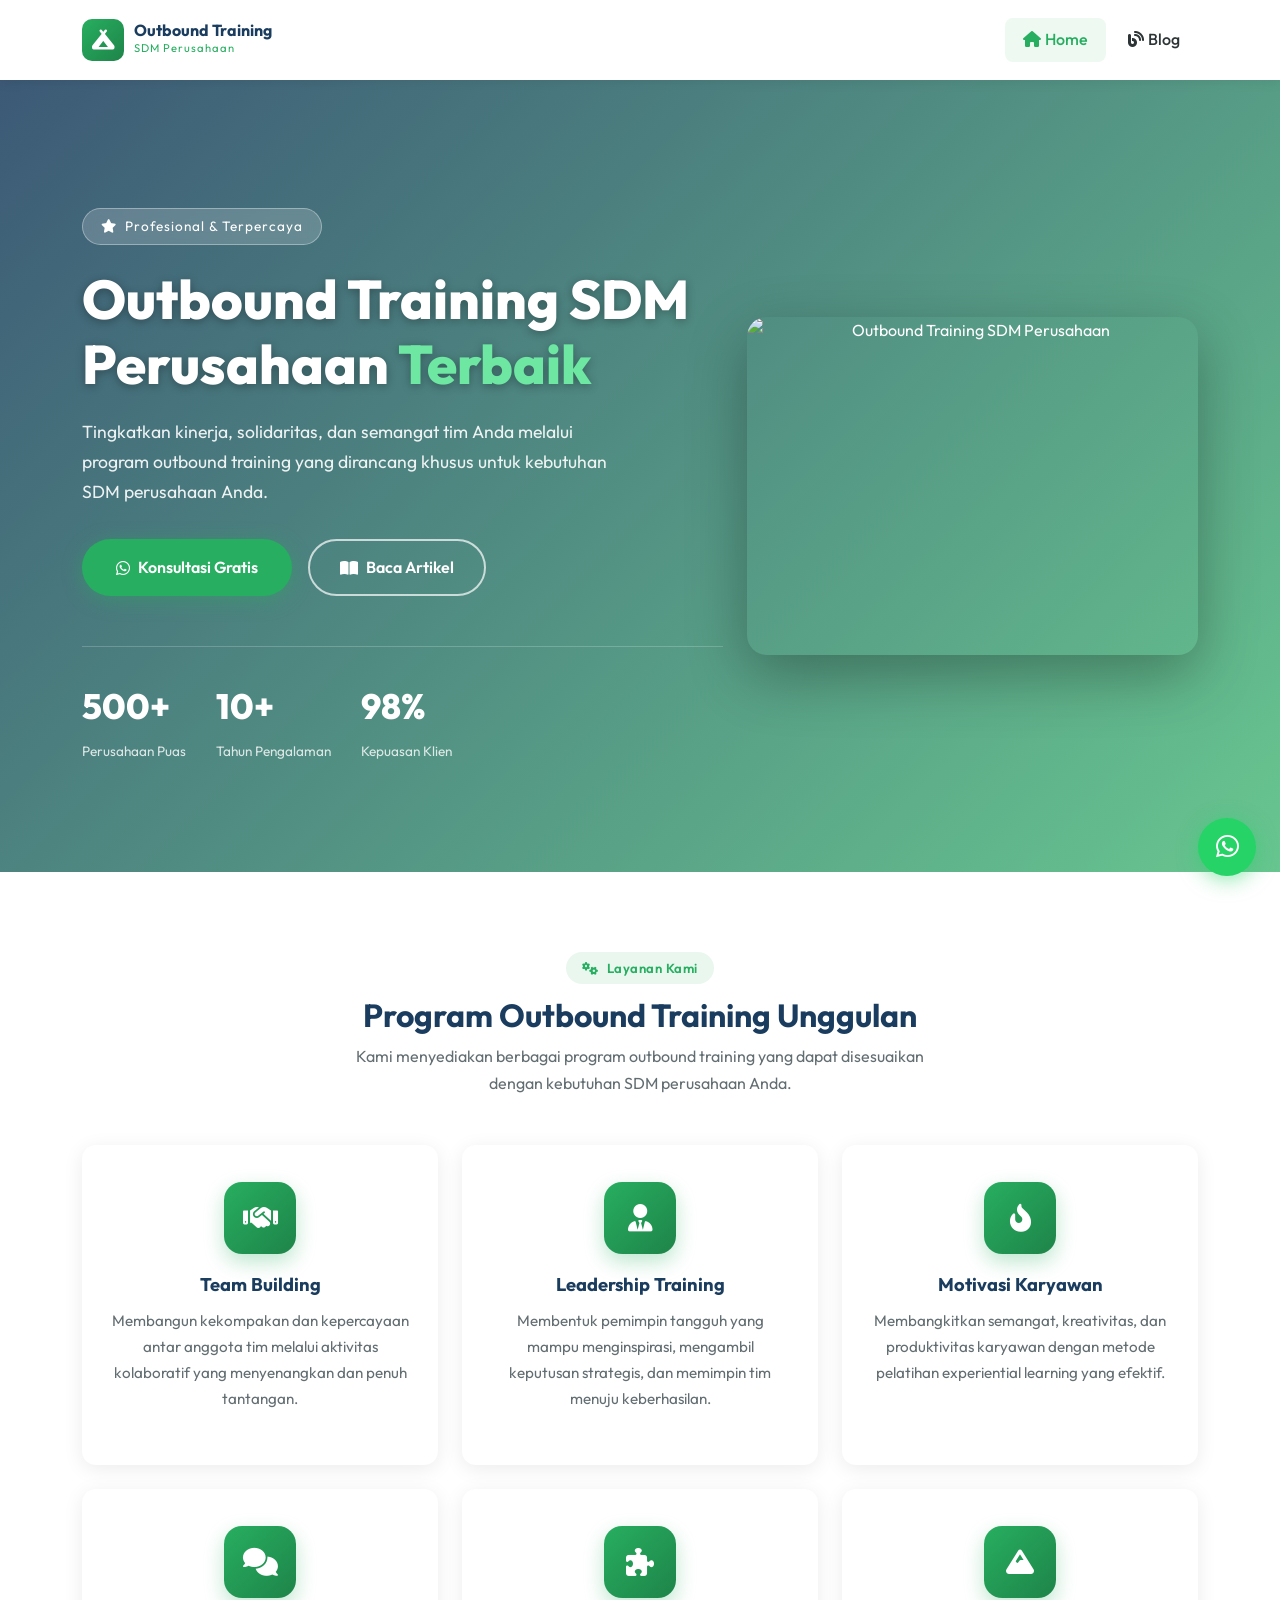
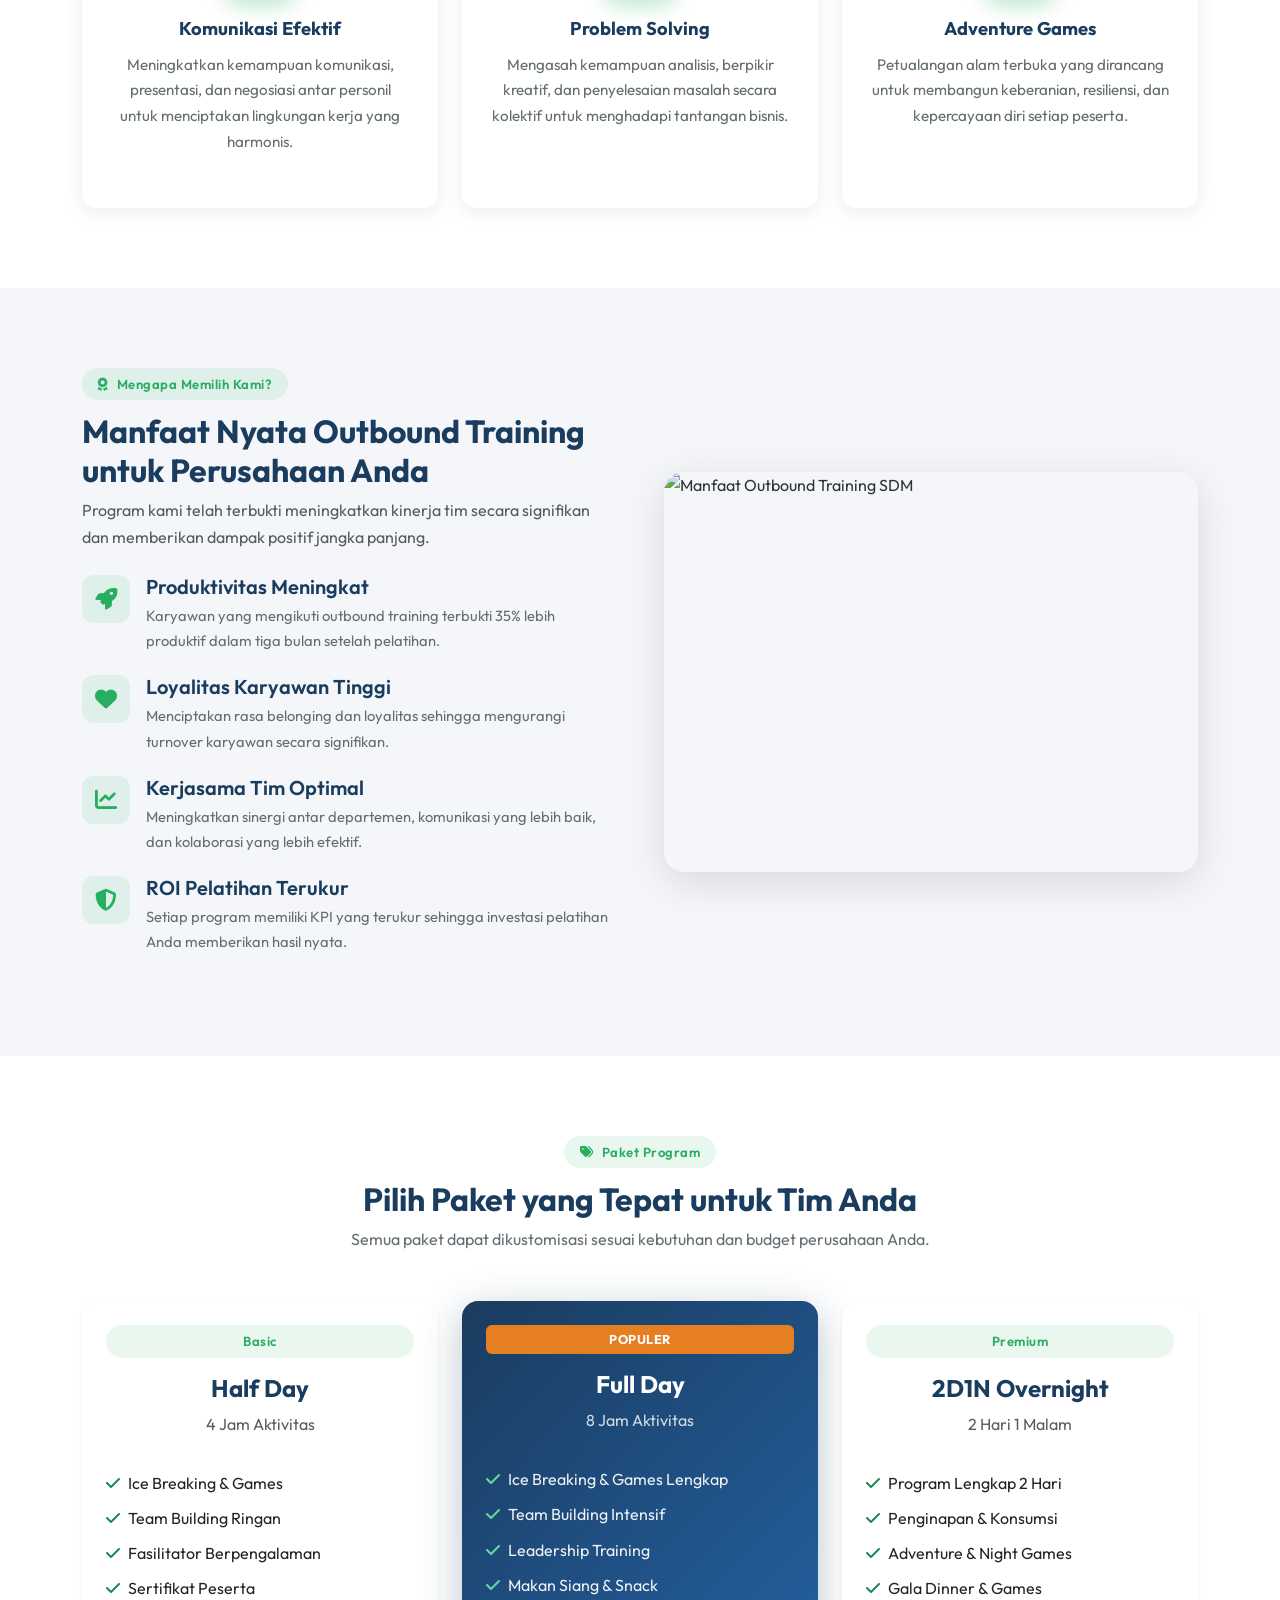
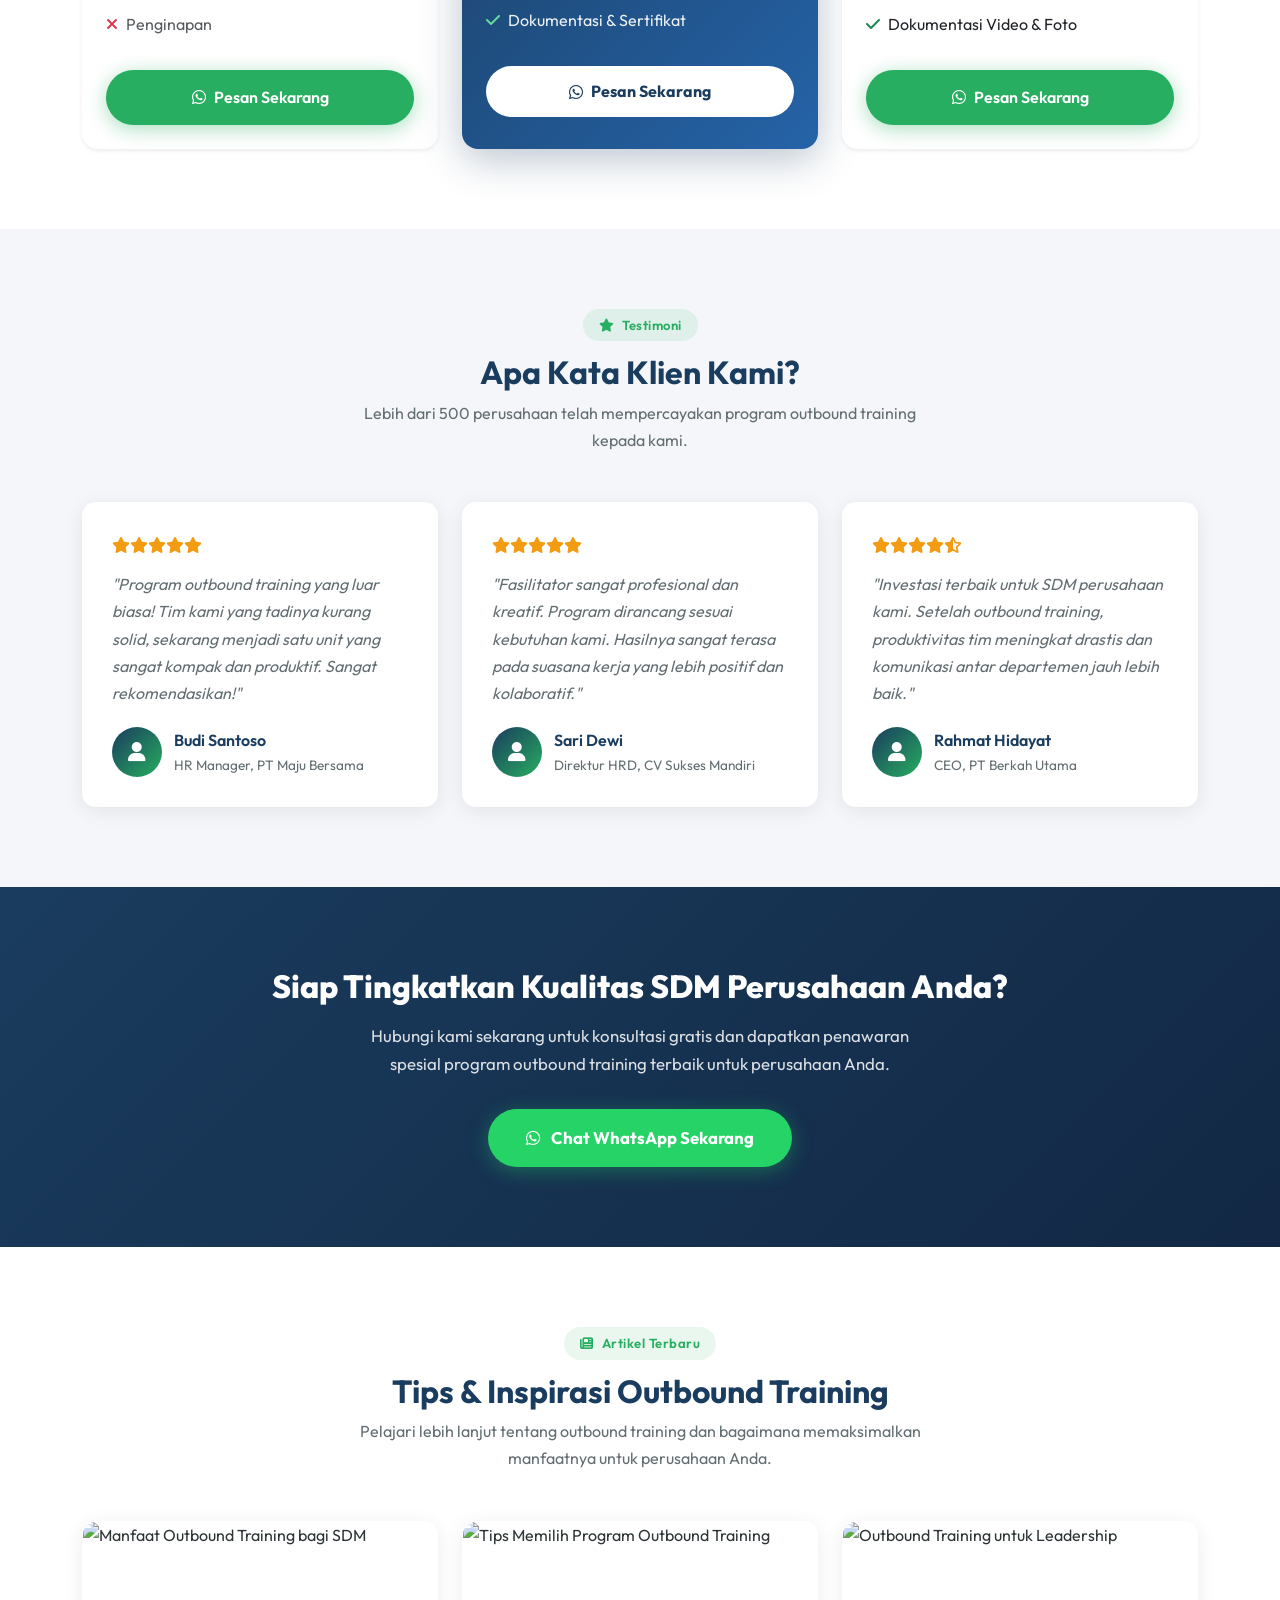
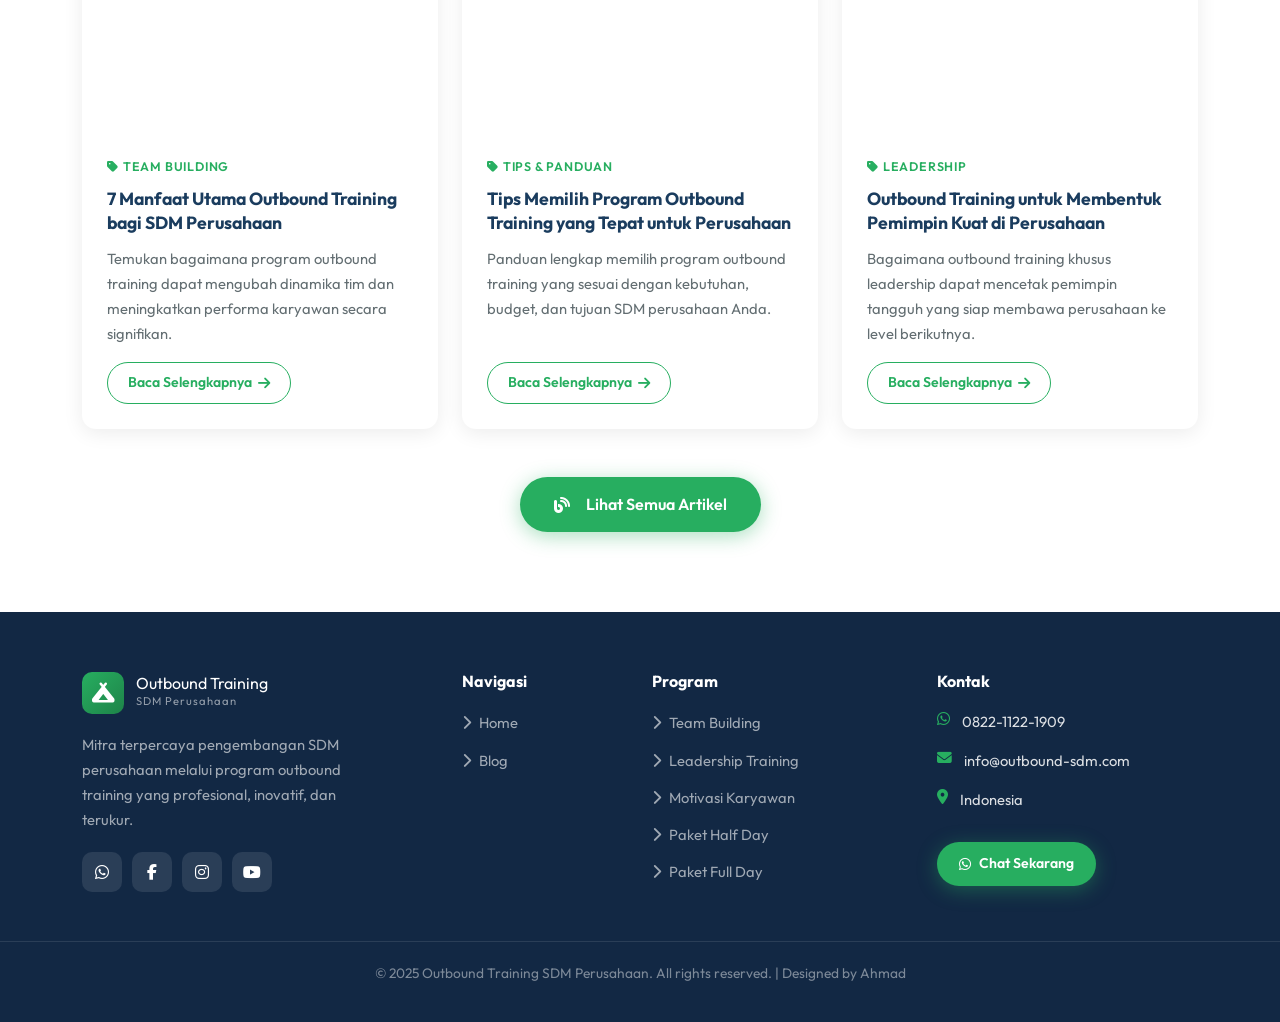
==== index.html @ 24be9d30 "Add files via upload" ====
<!DOCTYPE html>
<html lang="id">
<head>
  <meta charset="UTF-8" />
  <meta name="viewport" content="width=device-width, initial-scale=1.0" />
  <meta http-equiv="X-UA-Compatible" content="IE=edge" />
  <title>Outbound Training SDM Perusahaan | Tim Terbaik, Kinerja Optimal</title>
  <meta name="description" content="Jasa outbound training SDM perusahaan profesional. Program team building, leadership, dan motivasi karyawan yang menyenangkan dan efektif. Hubungi kami sekarang!" />
  <meta name="keywords" content="outbound training, SDM perusahaan, team building, training karyawan, outbound perusahaan, motivasi karyawan, leadership training, outbound profesional" />
  <meta name="author" content="Ahmad" />
  <meta name="robots" content="index, follow" />
  <link rel="canonical" href="https://outbound-sdm.vercel.app/index.html" />

  <!-- Open Graph -->
  <meta property="og:type"        content="website" />
  <meta property="og:title"       content="Outbound Training SDM Perusahaan | Tim Terbaik, Kinerja Optimal" />
  <meta property="og:description" content="Jasa outbound training SDM perusahaan profesional. Program team building, leadership, dan motivasi karyawan yang menyenangkan dan efektif." />
  <meta property="og:url"         content="https://outbound-sdm.vercel.app/" />
  <meta property="og:image"       content="https://outbound-sdm.vercel.app/img/hero_outbound.png" />
  <meta property="og:locale"      content="id_ID" />
  <meta property="og:site_name"   content="Outbound Training SDM" />

  <!-- Twitter Card -->
  <meta name="twitter:card"        content="summary_large_image" />
  <meta name="twitter:title"       content="Outbound Training SDM Perusahaan" />
  <meta name="twitter:description" content="Jasa outbound training SDM perusahaan profesional. Team building, leadership, motivasi karyawan." />
  <meta name="twitter:image"       content="https://outbound-sdm.vercel.app/img/hero_outbound.png" />

  <!-- Favicon -->
  <link rel="icon" type="image/svg+xml" href="data:image/svg+xml,<svg xmlns='http://www.w3.org/2000/svg' viewBox='0 0 100 100'><rect width='100' height='100' rx='20' fill='%2327ae60'/><text y='.9em' font-size='70' x='15'>🏕️</text></svg>" />

  <!-- Schema.org JSON-LD -->
  <script type="application/ld+json">
  {
    "@context": "https://schema.org",
    "@type": "LocalBusiness",
    "name": "Outbound Training SDM Perusahaan",
    "description": "Jasa outbound training SDM perusahaan profesional. Program team building, leadership, dan motivasi karyawan.",
    "url": "https://outbound-sdm.vercel.app/",
    "telephone": "+6282211221909",
    "address": {
      "@type": "PostalAddress",
      "addressCountry": "ID"
    },
    "author": { "@type": "Person", "name": "Ahmad" },
    "sameAs": []
  }
  </script>

  <!-- Bootstrap 5 -->
  <link rel="stylesheet" href="https://cdn.jsdelivr.net/npm/bootstrap@5.3.2/dist/css/bootstrap.min.css" />
  <!-- Font Awesome -->
  <link rel="stylesheet" href="https://cdnjs.cloudflare.com/ajax/libs/font-awesome/6.5.0/css/all.min.css" />
  <!-- Custom CSS -->
  <link rel="stylesheet" href="css/style.css" />
</head>
<body>

<!-- ══ NAVBAR ══════════════════════════════════════════════════════ -->
<nav class="navbar navbar-expand-lg" id="mainNav" aria-label="Main Navigation">
  <div class="container">
    <a class="navbar-brand" href="index.html">
      <div class="brand-icon"><i class="fas fa-campground"></i></div>
      <div>
        <span class="brand-text-main">Outbound Training</span>
        <span class="brand-text-sub">SDM Perusahaan</span>
      </div>
    </a>
    <button class="navbar-toggler" type="button" data-bs-toggle="collapse"
            data-bs-target="#navMenu" aria-controls="navMenu"
            aria-expanded="false" aria-label="Toggle navigation">
      <span class="navbar-toggler-icon"></span>
    </button>
    <div class="collapse navbar-collapse" id="navMenu">
      <ul class="navbar-nav ms-auto align-items-lg-center gap-lg-1">
        <li class="nav-item"><a class="nav-link active" href="index.html"><i class="fas fa-home me-1"></i>Home</a></li>
        <li class="nav-item"><a class="nav-link" href="blog.html"><i class="fas fa-blog me-1"></i>Blog</a></li>
      </ul>
    </div>
  </div>
</nav>
<!-- ══ END NAVBAR ═════════════════════════════════════════════════ -->

<!-- ══ HERO ══════════════════════════════════════════════════════ -->
<section class="hero-section" id="home">
  <div class="container">
    <div class="row align-items-center g-4">
      <div class="col-lg-7">
        <div class="hero-badge"><i class="fas fa-star me-2"></i>Profesional &amp; Terpercaya</div>
        <h1 class="hero-title">Outbound Training SDM<br>Perusahaan <span style="color:#6ee7a3">Terbaik</span></h1>
        <p class="hero-desc">Tingkatkan kinerja, solidaritas, dan semangat tim Anda melalui program outbound training yang dirancang khusus untuk kebutuhan SDM perusahaan Anda.</p>
        <div class="d-flex flex-wrap gap-3">
          <a href="https://api.whatsapp.com/send?phone=6282211221909&text=Halo%20Admin%2C%20saya%20ingin%20konsultasi%20program%20outbound%20training."
             class="btn-primary-custom" target="_blank" rel="noopener">
            <i class="fab fa-whatsapp"></i> Konsultasi Gratis
          </a>
          <a href="blog.html" class="btn-outline-custom">
            <i class="fas fa-book-open"></i> Baca Artikel
          </a>
        </div>
        <div class="hero-stats">
          <div>
            <span class="hero-stat-num">500+</span>
            <span class="hero-stat-label">Perusahaan Puas</span>
          </div>
          <div>
            <span class="hero-stat-num">10+</span>
            <span class="hero-stat-label">Tahun Pengalaman</span>
          </div>
          <div>
            <span class="hero-stat-num">98%</span>
            <span class="hero-stat-label">Kepuasan Klien</span>
          </div>
        </div>
      </div>
      <div class="col-lg-5 d-none d-lg-block text-center">
        <img src="img/hero_outbound.png" alt="Outbound Training SDM Perusahaan"
             width="560" height="420" loading="eager"
             style="border-radius:20px;box-shadow:0 20px 60px rgba(0,0,0,.3);max-width:100%;" />
      </div>
    </div>
  </div>
</section>

<!-- ══ LAYANAN ═════════════════════════════════════════════════ -->
<section class="py-section" id="layanan">
  <div class="container">
    <div class="text-center mb-5">
      <div class="section-badge"><i class="fas fa-cogs me-2"></i>Layanan Kami</div>
      <h2 class="section-title">Program Outbound Training Unggulan</h2>
      <p class="section-subtitle">Kami menyediakan berbagai program outbound training yang dapat disesuaikan dengan kebutuhan SDM perusahaan Anda.</p>
    </div>
    <div class="row g-4">
      <div class="col-md-6 col-lg-4">
        <div class="service-card">
          <div class="service-icon"><i class="fas fa-handshake"></i></div>
          <h4>Team Building</h4>
          <p>Membangun kekompakan dan kepercayaan antar anggota tim melalui aktivitas kolaboratif yang menyenangkan dan penuh tantangan.</p>
        </div>
      </div>
      <div class="col-md-6 col-lg-4">
        <div class="service-card">
          <div class="service-icon"><i class="fas fa-user-tie"></i></div>
          <h4>Leadership Training</h4>
          <p>Membentuk pemimpin tangguh yang mampu menginspirasi, mengambil keputusan strategis, dan memimpin tim menuju keberhasilan.</p>
        </div>
      </div>
      <div class="col-md-6 col-lg-4">
        <div class="service-card">
          <div class="service-icon"><i class="fas fa-fire-alt"></i></div>
          <h4>Motivasi Karyawan</h4>
          <p>Membangkitkan semangat, kreativitas, dan produktivitas karyawan dengan metode pelatihan experiential learning yang efektif.</p>
        </div>
      </div>
      <div class="col-md-6 col-lg-4">
        <div class="service-card">
          <div class="service-icon"><i class="fas fa-comments"></i></div>
          <h4>Komunikasi Efektif</h4>
          <p>Meningkatkan kemampuan komunikasi, presentasi, dan negosiasi antar personil untuk menciptakan lingkungan kerja yang harmonis.</p>
        </div>
      </div>
      <div class="col-md-6 col-lg-4">
        <div class="service-card">
          <div class="service-icon"><i class="fas fa-puzzle-piece"></i></div>
          <h4>Problem Solving</h4>
          <p>Mengasah kemampuan analisis, berpikir kreatif, dan penyelesaian masalah secara kolektif untuk menghadapi tantangan bisnis.</p>
        </div>
      </div>
      <div class="col-md-6 col-lg-4">
        <div class="service-card">
          <div class="service-icon"><i class="fas fa-mountain"></i></div>
          <h4>Adventure Games</h4>
          <p>Petualangan alam terbuka yang dirancang untuk membangun keberanian, resiliensi, dan kepercayaan diri setiap peserta.</p>
        </div>
      </div>
    </div>
  </div>
</section>

<!-- ══ MANFAAT ════════════════════════════════════════════════════ -->
<section class="py-section bg-light-section" id="manfaat">
  <div class="container">
    <div class="row align-items-center g-5">
      <div class="col-lg-6">
        <div class="section-badge"><i class="fas fa-award me-2"></i>Mengapa Memilih Kami?</div>
        <h2 class="section-title">Manfaat Nyata Outbound Training untuk Perusahaan Anda</h2>
        <p class="text-muted mb-4">Program kami telah terbukti meningkatkan kinerja tim secara signifikan dan memberikan dampak positif jangka panjang.</p>
        <div class="benefit-item">
          <div class="benefit-icon"><i class="fas fa-rocket"></i></div>
          <div class="benefit-text">
            <h5>Produktivitas Meningkat</h5>
            <p>Karyawan yang mengikuti outbound training terbukti 35% lebih produktif dalam tiga bulan setelah pelatihan.</p>
          </div>
        </div>
        <div class="benefit-item">
          <div class="benefit-icon"><i class="fas fa-heart"></i></div>
          <div class="benefit-text">
            <h5>Loyalitas Karyawan Tinggi</h5>
            <p>Menciptakan rasa belonging dan loyalitas sehingga mengurangi turnover karyawan secara signifikan.</p>
          </div>
        </div>
        <div class="benefit-item">
          <div class="benefit-icon"><i class="fas fa-chart-line"></i></div>
          <div class="benefit-text">
            <h5>Kerjasama Tim Optimal</h5>
            <p>Meningkatkan sinergi antar departemen, komunikasi yang lebih baik, dan kolaborasi yang lebih efektif.</p>
          </div>
        </div>
        <div class="benefit-item">
          <div class="benefit-icon"><i class="fas fa-shield-alt"></i></div>
          <div class="benefit-text">
            <h5>ROI Pelatihan Terukur</h5>
            <p>Setiap program memiliki KPI yang terukur sehingga investasi pelatihan Anda memberikan hasil nyata.</p>
          </div>
        </div>
      </div>
      <div class="col-lg-6">
        <img src="img/outbound_info.png" alt="Manfaat Outbound Training SDM" width="600" height="450"
             loading="lazy" style="border-radius:20px;box-shadow:0 10px 40px rgba(0,0,0,.12);width:100%;" />
      </div>
    </div>
  </div>
</section>

<!-- ══ PAKET ══════════════════════════════════════════════════════ -->
<section class="py-section" id="paket">
  <div class="container">
    <div class="text-center mb-5">
      <div class="section-badge"><i class="fas fa-tags me-2"></i>Paket Program</div>
      <h2 class="section-title">Pilih Paket yang Tepat untuk Tim Anda</h2>
      <p class="section-subtitle">Semua paket dapat dikustomisasi sesuai kebutuhan dan budget perusahaan Anda.</p>
    </div>
    <div class="row g-4 justify-content-center">
      <div class="col-md-6 col-lg-4">
        <div class="card h-100 border-0 shadow-sm rounded-4 text-center p-4">
          <div class="section-badge mb-3">Basic</div>
          <h4 class="fw-bold text-primary" style="color:var(--primary)!important">Half Day</h4>
          <p class="text-muted">4 Jam Aktivitas</p>
          <ul class="list-unstyled text-start mt-3 mb-4">
            <li class="mb-2"><i class="fas fa-check text-success me-2"></i>Ice Breaking &amp; Games</li>
            <li class="mb-2"><i class="fas fa-check text-success me-2"></i>Team Building Ringan</li>
            <li class="mb-2"><i class="fas fa-check text-success me-2"></i>Fasilitator Berpengalaman</li>
            <li class="mb-2"><i class="fas fa-check text-success me-2"></i>Sertifikat Peserta</li>
            <li class="mb-2 text-muted"><i class="fas fa-times text-danger me-2"></i>Penginapan</li>
          </ul>
          <a href="https://api.whatsapp.com/send?phone=6282211221909&text=Halo%2C%20saya%20tertarik%20paket%20Basic%20Outbound%20Training."
             class="btn-primary-custom w-100 justify-content-center" target="_blank" rel="noopener">
            <i class="fab fa-whatsapp"></i> Pesan Sekarang
          </a>
        </div>
      </div>
      <div class="col-md-6 col-lg-4">
        <div class="card h-100 border-0 rounded-4 text-center p-4"
             style="background:linear-gradient(135deg,var(--primary),#2563a8);color:white;box-shadow:0 10px 40px rgba(26,60,94,.3);">
          <div class="badge mb-3 py-2 px-3" style="background:var(--accent);font-size:.8rem;letter-spacing:.5px">POPULER</div>
          <h4 class="fw-bold">Full Day</h4>
          <p style="opacity:.8">8 Jam Aktivitas</p>
          <ul class="list-unstyled text-start mt-3 mb-4" style="opacity:.92">
            <li class="mb-2"><i class="fas fa-check me-2" style="color:#6ee7a3"></i>Ice Breaking &amp; Games Lengkap</li>
            <li class="mb-2"><i class="fas fa-check me-2" style="color:#6ee7a3"></i>Team Building Intensif</li>
            <li class="mb-2"><i class="fas fa-check me-2" style="color:#6ee7a3"></i>Leadership Training</li>
            <li class="mb-2"><i class="fas fa-check me-2" style="color:#6ee7a3"></i>Makan Siang &amp; Snack</li>
            <li class="mb-2"><i class="fas fa-check me-2" style="color:#6ee7a3"></i>Dokumentasi &amp; Sertifikat</li>
          </ul>
          <a href="https://api.whatsapp.com/send?phone=6282211221909&text=Halo%2C%20saya%20tertarik%20paket%20Full%20Day%20Outbound%20Training."
             class="btn-promo" style="background:white;color:var(--primary);font-weight:700;padding:12px 20px;border-radius:50px;display:flex;align-items:center;justify-content:center;gap:8px;" target="_blank" rel="noopener">
            <i class="fab fa-whatsapp"></i> Pesan Sekarang
          </a>
        </div>
      </div>
      <div class="col-md-6 col-lg-4">
        <div class="card h-100 border-0 shadow-sm rounded-4 text-center p-4">
          <div class="section-badge mb-3">Premium</div>
          <h4 class="fw-bold text-primary" style="color:var(--primary)!important">2D1N Overnight</h4>
          <p class="text-muted">2 Hari 1 Malam</p>
          <ul class="list-unstyled text-start mt-3 mb-4">
            <li class="mb-2"><i class="fas fa-check text-success me-2"></i>Program Lengkap 2 Hari</li>
            <li class="mb-2"><i class="fas fa-check text-success me-2"></i>Penginapan &amp; Konsumsi</li>
            <li class="mb-2"><i class="fas fa-check text-success me-2"></i>Adventure &amp; Night Games</li>
            <li class="mb-2"><i class="fas fa-check text-success me-2"></i>Gala Dinner &amp; Games</li>
            <li class="mb-2"><i class="fas fa-check text-success me-2"></i>Dokumentasi Video &amp; Foto</li>
          </ul>
          <a href="https://api.whatsapp.com/send?phone=6282211221909&text=Halo%2C%20saya%20tertarik%20paket%20Overnight%20Outbound%20Training."
             class="btn-primary-custom w-100 justify-content-center" target="_blank" rel="noopener">
            <i class="fab fa-whatsapp"></i> Pesan Sekarang
          </a>
        </div>
      </div>
    </div>
  </div>
</section>

<!-- ══ TESTIMONI ═════════════════════════════════════════════════ -->
<section class="py-section bg-light-section" id="testimoni">
  <div class="container">
    <div class="text-center mb-5">
      <div class="section-badge"><i class="fas fa-star me-2"></i>Testimoni</div>
      <h2 class="section-title">Apa Kata Klien Kami?</h2>
      <p class="section-subtitle">Lebih dari 500 perusahaan telah mempercayakan program outbound training kepada kami.</p>
    </div>
    <div class="row g-4">
      <div class="col-md-4">
        <div class="testimonial-card">
          <div class="testimonial-stars"><i class="fas fa-star"></i><i class="fas fa-star"></i><i class="fas fa-star"></i><i class="fas fa-star"></i><i class="fas fa-star"></i></div>
          <p class="testimonial-text">"Program outbound training yang luar biasa! Tim kami yang tadinya kurang solid, sekarang menjadi satu unit yang sangat kompak dan produktif. Sangat rekomendasikan!"</p>
          <div class="testimonial-author">
            <div class="testimonial-avatar"><i class="fas fa-user"></i></div>
            <div>
              <p class="testimonial-name">Budi Santoso</p>
              <p class="testimonial-company">HR Manager, PT Maju Bersama</p>
            </div>
          </div>
        </div>
      </div>
      <div class="col-md-4">
        <div class="testimonial-card">
          <div class="testimonial-stars"><i class="fas fa-star"></i><i class="fas fa-star"></i><i class="fas fa-star"></i><i class="fas fa-star"></i><i class="fas fa-star"></i></div>
          <p class="testimonial-text">"Fasilitator sangat profesional dan kreatif. Program dirancang sesuai kebutuhan kami. Hasilnya sangat terasa pada suasana kerja yang lebih positif dan kolaboratif."</p>
          <div class="testimonial-author">
            <div class="testimonial-avatar"><i class="fas fa-user"></i></div>
            <div>
              <p class="testimonial-name">Sari Dewi</p>
              <p class="testimonial-company">Direktur HRD, CV Sukses Mandiri</p>
            </div>
          </div>
        </div>
      </div>
      <div class="col-md-4">
        <div class="testimonial-card">
          <div class="testimonial-stars"><i class="fas fa-star"></i><i class="fas fa-star"></i><i class="fas fa-star"></i><i class="fas fa-star"></i><i class="fas fa-star-half-alt"></i></div>
          <p class="testimonial-text">"Investasi terbaik untuk SDM perusahaan kami. Setelah outbound training, produktivitas tim meningkat drastis dan komunikasi antar departemen jauh lebih baik."</p>
          <div class="testimonial-author">
            <div class="testimonial-avatar"><i class="fas fa-user"></i></div>
            <div>
              <p class="testimonial-name">Rahmat Hidayat</p>
              <p class="testimonial-company">CEO, PT Berkah Utama</p>
            </div>
          </div>
        </div>
      </div>
    </div>
  </div>
</section>

<!-- ══ CTA ════════════════════════════════════════════════════════ -->
<section class="cta-section">
  <div class="container">
    <h2 style="font-size:2rem;font-weight:800;margin-bottom:16px;">Siap Tingkatkan Kualitas SDM Perusahaan Anda?</h2>
    <p style="font-size:1.05rem;opacity:.85;max-width:560px;margin:0 auto 30px">Hubungi kami sekarang untuk konsultasi gratis dan dapatkan penawaran spesial program outbound training terbaik untuk perusahaan Anda.</p>
    <a href="https://api.whatsapp.com/send?phone=6282211221909&text=Halo%2C%20saya%20ingin%20konsultasi%20program%20outbound%20training%20untuk%20perusahaan%20saya."
       class="btn-wa" target="_blank" rel="noopener">
      <i class="fab fa-whatsapp"></i> Chat WhatsApp Sekarang
    </a>
  </div>
</section>

<!-- ══ ARTIKEL TERBARU ════════════════════════════════════════════ -->
<section class="py-section">
  <div class="container">
    <div class="text-center mb-5">
      <div class="section-badge"><i class="fas fa-newspaper me-2"></i>Artikel Terbaru</div>
      <h2 class="section-title">Tips &amp; Inspirasi Outbound Training</h2>
      <p class="section-subtitle">Pelajari lebih lanjut tentang outbound training dan bagaimana memaksimalkan manfaatnya untuk perusahaan Anda.</p>
    </div>
    <div class="row g-4">
      <div class="col-md-6 col-lg-4">
        <div class="blog-card">
          <img src="img/hero_outbound.png" alt="Manfaat Outbound Training bagi SDM" class="blog-card-img" width="400" height="210" loading="lazy" />
          <div class="blog-card-body">
            <span class="blog-card-cat"><i class="fas fa-tag me-1"></i>Team Building</span>
            <h3>7 Manfaat Utama Outbound Training bagi SDM Perusahaan</h3>
            <p>Temukan bagaimana program outbound training dapat mengubah dinamika tim dan meningkatkan performa karyawan secara signifikan.</p>
            <a href="manfaat-outbound-training-sdm-perusahaan.html" class="btn-read-more">Baca Selengkapnya <i class="fas fa-arrow-right"></i></a>
          </div>
        </div>
      </div>
      <div class="col-md-6 col-lg-4">
        <div class="blog-card">
          <img src="img/outbound_info.png" alt="Tips Memilih Program Outbound Training" class="blog-card-img" width="400" height="210" loading="lazy" />
          <div class="blog-card-body">
            <span class="blog-card-cat"><i class="fas fa-tag me-1"></i>Tips &amp; Panduan</span>
            <h3>Tips Memilih Program Outbound Training yang Tepat untuk Perusahaan</h3>
            <p>Panduan lengkap memilih program outbound training yang sesuai dengan kebutuhan, budget, dan tujuan SDM perusahaan Anda.</p>
            <a href="tips-memilih-program-outbound-training-perusahaan.html" class="btn-read-more">Baca Selengkapnya <i class="fas fa-arrow-right"></i></a>
          </div>
        </div>
      </div>
      <div class="col-md-6 col-lg-4">
        <div class="blog-card">
          <img src="img/hero_outbound.png" alt="Outbound Training untuk Leadership" class="blog-card-img" width="400" height="210" loading="lazy" />
          <div class="blog-card-body">
            <span class="blog-card-cat"><i class="fas fa-tag me-1"></i>Leadership</span>
            <h3>Outbound Training untuk Membentuk Pemimpin Kuat di Perusahaan</h3>
            <p>Bagaimana outbound training khusus leadership dapat mencetak pemimpin tangguh yang siap membawa perusahaan ke level berikutnya.</p>
            <a href="outbound-training-leadership-membentuk-pemimpin-kuat.html" class="btn-read-more">Baca Selengkapnya <i class="fas fa-arrow-right"></i></a>
          </div>
        </div>
      </div>
    </div>
    <div class="text-center mt-5">
      <a href="blog.html" class="btn-primary-custom">
        <i class="fas fa-blog me-2"></i>Lihat Semua Artikel
      </a>
    </div>
  </div>
</section>

<!-- ══ FOOTER ════════════════════════════════════════════════════ -->
<footer>
  <div class="container">
    <div class="row g-4">
      <div class="col-lg-4 col-md-6">
        <div class="footer-logo">
          <div class="brand-icon"><i class="fas fa-campground"></i></div>
          <div>
            <span class="brand-text-main">Outbound Training</span>
            <span class="brand-text-sub">SDM Perusahaan</span>
          </div>
        </div>
        <p class="footer-desc">Mitra terpercaya pengembangan SDM perusahaan melalui program outbound training yang profesional, inovatif, dan terukur.</p>
        <div class="footer-social">
          <a href="https://api.whatsapp.com/send?phone=6282211221909" target="_blank" rel="noopener" aria-label="WhatsApp"><i class="fab fa-whatsapp"></i></a>
          <a href="#" aria-label="Facebook"><i class="fab fa-facebook-f"></i></a>
          <a href="#" aria-label="Instagram"><i class="fab fa-instagram"></i></a>
          <a href="#" aria-label="YouTube"><i class="fab fa-youtube"></i></a>
        </div>
      </div>
      <div class="col-lg-2 col-md-6">
        <h5 class="footer-heading">Navigasi</h5>
        <ul class="footer-links">
          <li><a href="index.html" class="footer-link"><i class="fas fa-chevron-right me-2"></i>Home</a></li>
          <li><a href="blog.html" class="footer-link"><i class="fas fa-chevron-right me-2"></i>Blog</a></li>
        </ul>
      </div>
      <div class="col-lg-3 col-md-6">
        <h5 class="footer-heading">Program</h5>
        <ul class="footer-links">
          <li><a href="index.html#layanan" class="footer-link"><i class="fas fa-chevron-right me-2"></i>Team Building</a></li>
          <li><a href="index.html#layanan" class="footer-link"><i class="fas fa-chevron-right me-2"></i>Leadership Training</a></li>
          <li><a href="index.html#layanan" class="footer-link"><i class="fas fa-chevron-right me-2"></i>Motivasi Karyawan</a></li>
          <li><a href="index.html#paket" class="footer-link"><i class="fas fa-chevron-right me-2"></i>Paket Half Day</a></li>
          <li><a href="index.html#paket" class="footer-link"><i class="fas fa-chevron-right me-2"></i>Paket Full Day</a></li>
        </ul>
      </div>
      <div class="col-lg-3 col-md-6">
        <h5 class="footer-heading">Kontak</h5>
        <div class="footer-contact-item"><i class="fab fa-whatsapp"></i><span>0822-1122-1909</span></div>
        <div class="footer-contact-item"><i class="fas fa-envelope"></i><span>info@outbound-sdm.com</span></div>
        <div class="footer-contact-item"><i class="fas fa-map-marker-alt"></i><span>Indonesia</span></div>
        <a href="https://api.whatsapp.com/send?phone=6282211221909&text=Halo%2C%20saya%20ingin%20konsultasi%20outbound%20training."
           class="btn-primary-custom mt-3 d-inline-flex" target="_blank" rel="noopener" style="font-size:.88rem;padding:10px 22px;">
          <i class="fab fa-whatsapp"></i> Chat Sekarang
        </a>
      </div>
    </div>
  </div>
  <div class="footer-bottom">
    <p>&copy; 2025 Outbound Training SDM Perusahaan. All rights reserved. | Designed by Ahmad</p>
  </div>
</footer>
<!-- ══ END FOOTER ════════════════════════════════════════════════ -->

<!-- Floating WA -->
<a href="https://api.whatsapp.com/send?phone=6282211221909&text=Halo%2C%20saya%20ingin%20tanya%20tentang%20outbound%20training."
   class="floating-wa" target="_blank" rel="noopener" aria-label="Chat WhatsApp">
  <i class="fab fa-whatsapp"></i>
</a>
<!-- Floating Top -->
<button class="floating-top" id="btnTop" aria-label="Kembali ke atas">
  <i class="fas fa-chevron-up"></i>
</button>

<!-- Bootstrap JS -->
<script src="https://cdn.jsdelivr.net/npm/bootstrap@5.3.2/dist/js/bootstrap.bundle.min.js"></script>
<!-- Main JS -->
<script src="js/main.js"></script>
</body>
</html>
---- css/style.css ----
/* ==========================================
   OUTBOUND TRAINING SDM - Main CSS
   Author: Ahmad
   ========================================== */
@import url('https://fonts.googleapis.com/css2?family=Outfit:wght@300;400;500;600;700;800&display=swap');

/* ── CSS Variables ── */
:root {
    --primary: #1a3c5e;
    --primary-dark: #122844;
    --secondary: #27ae60;
    --accent: #e67e22;
    --text: #2d3436;
    --text-light: #636e72;
    --bg-light: #f4f6f9;
    --white: #ffffff;
    --border: #e0e0e0;
    --shadow: 0 4px 20px rgba(0, 0, 0, 0.08);
    --shadow-hover: 0 8px 30px rgba(0, 0, 0, 0.14);
    --radius: 14px;
    --font: 'Outfit', sans-serif;
}

/* ── Reset & Base ── */
*,
*::before,
*::after {
    box-sizing: border-box;
    margin: 0;
    padding: 0;
}

html {
    scroll-behavior: smooth;
    overflow-x: hidden;
    max-width: 100vw;
}

body {
    font-family: var(--font);
    color: var(--text);
    line-height: 1.7;
    background: var(--white);
    overflow-x: hidden;
    width: 100%;
    max-width: 100vw;
}

img {
    max-width: 100%;
    height: auto;
    display: block;
}

a {
    text-decoration: none;
}

/* ── NAVBAR ── */
.navbar {
    background: var(--white) !important;
    box-shadow: 0 2px 12px rgba(0, 0, 0, 0.08);
    padding: 14px 0;
    position: sticky;
    top: 0;
    z-index: 999;
    width: 100%;
}

.navbar-brand {
    font-size: 1.35rem;
    font-weight: 700;
    color: var(--primary) !important;
    display: flex;
    align-items: center;
    gap: 10px;
}

.brand-icon {
    width: 42px;
    height: 42px;
    background: linear-gradient(135deg, var(--secondary), #1e8449);
    border-radius: 10px;
    display: flex;
    align-items: center;
    justify-content: center;
    color: white;
    font-size: 20px;
    flex-shrink: 0;
}

.brand-text-main {
    color: var(--primary);
    display: block;
    font-size: 1rem;
    line-height: 1.1;
}

.brand-text-sub {
    color: var(--secondary);
    display: block;
    font-size: 0.7rem;
    font-weight: 400;
    letter-spacing: 1px;
}

.navbar-nav .nav-link {
    font-weight: 500;
    color: var(--text) !important;
    padding: 8px 18px !important;
    border-radius: 8px;
    transition: all .25s;
    white-space: nowrap;
}

.navbar-nav .nav-link:hover,
.navbar-nav .nav-link.active {
    color: var(--secondary) !important;
    background: rgba(39, 174, 96, .08);
}

.navbar-toggler {
    border: 2px solid var(--primary);
    padding: 4px 8px;
}

.navbar-toggler-icon {
    background-image: url("data:image/svg+xml,%3csvg xmlns='http://www.w3.org/2000/svg' viewBox='0 0 30 30'%3e%3cpath stroke='%231a3c5e' stroke-linecap='round' stroke-miterlimit='10' stroke-width='2' d='M4 7h22M4 15h22M4 23h22'/%3e%3c/svg%3e");
}

/* ── HERO ── */
.hero-section {
    min-height: 88vh;
    background: linear-gradient(135deg, rgba(26, 60, 94, .85) 0%, rgba(39, 174, 96, .7) 100%),
        url('../img/hero_outbound.png') center/cover no-repeat;
    display: flex;
    align-items: center;
    padding: 80px 0 60px;
    color: var(--white);
}

.hero-badge {
    display: inline-block;
    background: rgba(255, 255, 255, .18);
    border: 1px solid rgba(255, 255, 255, .35);
    color: #fff;
    padding: 6px 18px;
    border-radius: 50px;
    font-size: .85rem;
    letter-spacing: 1px;
    margin-bottom: 22px;
    backdrop-filter: blur(6px);
}

.hero-title {
    font-size: clamp(2rem, 5vw, 3.4rem);
    font-weight: 800;
    line-height: 1.2;
    margin-bottom: 20px;
    text-shadow: 0 2px 10px rgba(0, 0, 0, .3);
}

.hero-desc {
    font-size: 1.1rem;
    opacity: .9;
    max-width: 560px;
    margin-bottom: 32px;
}

.btn-primary-custom {
    background: var(--secondary);
    color: #fff;
    padding: 14px 34px;
    border-radius: 50px;
    font-weight: 600;
    font-size: 1rem;
    border: none;
    display: inline-flex;
    align-items: center;
    gap: 8px;
    transition: all .3s;
    box-shadow: 0 4px 20px rgba(39, 174, 96, .4);
}

.btn-primary-custom:hover {
    background: #1e8449;
    transform: translateY(-3px);
    color: #fff;
    box-shadow: 0 8px 30px rgba(39, 174, 96, .5);
}

.btn-outline-custom {
    background: transparent;
    color: #fff;
    padding: 13px 30px;
    border-radius: 50px;
    font-weight: 600;
    font-size: 1rem;
    border: 2px solid rgba(255, 255, 255, .7);
    display: inline-flex;
    align-items: center;
    gap: 8px;
    transition: all .3s;
}

.btn-outline-custom:hover {
    background: rgba(255, 255, 255, .15);
    color: #fff;
    border-color: #fff;
}

.hero-stats {
    display: flex;
    gap: 30px;
    flex-wrap: wrap;
    margin-top: 50px;
    padding-top: 30px;
    border-top: 1px solid rgba(255, 255, 255, .2);
}

.hero-stat-num {
    font-size: 2.2rem;
    font-weight: 800;
    color: #fff;
    display: block;
}

.hero-stat-label {
    font-size: .85rem;
    opacity: .8;
}

/* ── SECTIONS ── */
.section-title {
    font-size: 2rem;
    font-weight: 700;
    color: var(--primary);
    margin-bottom: 8px;
}

.section-subtitle {
    color: var(--text-light);
    font-size: 1rem;
    max-width: 580px;
    margin: 0 auto 40px;
}

.section-badge {
    display: inline-block;
    background: rgba(39, 174, 96, .1);
    color: var(--secondary);
    padding: 5px 16px;
    border-radius: 50px;
    font-size: .82rem;
    font-weight: 600;
    letter-spacing: .5px;
    margin-bottom: 12px;
}

.py-section {
    padding: 80px 0;
}

.bg-light-section {
    background: var(--bg-light);
}

/* ── SERVICE CARDS ── */
.service-card {
    background: var(--white);
    border-radius: var(--radius);
    padding: 36px 28px;
    text-align: center;
    box-shadow: var(--shadow);
    transition: all .3s;
    height: 100%;
    border: 1px solid transparent;
}

.service-card:hover {
    transform: translateY(-8px);
    box-shadow: var(--shadow-hover);
    border-color: rgba(39, 174, 96, .2);
}

.service-icon {
    width: 72px;
    height: 72px;
    background: linear-gradient(135deg, var(--secondary), #1e8449);
    border-radius: 18px;
    display: flex;
    align-items: center;
    justify-content: center;
    margin: 0 auto 20px;
    font-size: 28px;
    color: white;
    box-shadow: 0 8px 20px rgba(39, 174, 96, .3);
}

.service-card h4 {
    font-size: 1.15rem;
    font-weight: 700;
    color: var(--primary);
    margin-bottom: 12px;
}

.service-card p {
    color: var(--text-light);
    font-size: .95rem;
}

/* ── BENEFIT LIST ── */
.benefit-item {
    display: flex;
    align-items: flex-start;
    gap: 16px;
    margin-bottom: 22px;
}

.benefit-icon {
    width: 48px;
    height: 48px;
    background: rgba(39, 174, 96, .1);
    border-radius: 12px;
    display: flex;
    align-items: center;
    justify-content: center;
    color: var(--secondary);
    font-size: 22px;
    flex-shrink: 0;
}

.benefit-text h5 {
    font-weight: 600;
    color: var(--primary);
    margin-bottom: 4px;
}

.benefit-text p {
    color: var(--text-light);
    font-size: .92rem;
    margin: 0;
}

/* ── CTA SECTION ── */
.cta-section {
    background: linear-gradient(135deg, var(--primary) 0%, var(--primary-dark) 100%);
    color: white;
    text-align: center;
    padding: 80px 0;
}

.cta-section .btn-wa {
    display: inline-flex;
    align-items: center;
    gap: 10px;
    background: #25d366;
    color: white;
    padding: 15px 38px;
    border-radius: 50px;
    font-weight: 700;
    font-size: 1.05rem;
    transition: all .3s;
    box-shadow: 0 4px 20px rgba(37, 211, 102, .35);
}

.cta-section .btn-wa:hover {
    background: #1ebe57;
    transform: translateY(-3px);
    color: white;
    box-shadow: 0 8px 30px rgba(37, 211, 102, .5);
}

/* ── TESTIMONIALS ── */
.testimonial-card {
    background: var(--white);
    border-radius: var(--radius);
    padding: 30px;
    box-shadow: var(--shadow);
    height: 100%;
}

.testimonial-stars {
    color: #f39c12;
    margin-bottom: 12px;
}

.testimonial-text {
    color: var(--text-light);
    font-style: italic;
    margin-bottom: 20px;
}

.testimonial-author {
    display: flex;
    align-items: center;
    gap: 12px;
}

.testimonial-avatar {
    width: 50px;
    height: 50px;
    border-radius: 50%;
    background: linear-gradient(135deg, var(--primary), var(--secondary));
    display: flex;
    align-items: center;
    justify-content: center;
    color: white;
    font-size: 20px;
    flex-shrink: 0;
}

.testimonial-name {
    font-weight: 600;
    color: var(--primary);
    margin: 0;
}

.testimonial-company {
    font-size: .85rem;
    color: var(--text-light);
    margin: 0;
}

/* ── BLOG CARDS ── */
.blog-card {
    background: var(--white);
    border-radius: var(--radius);
    overflow: hidden;
    box-shadow: var(--shadow);
    transition: all .3s;
    height: 100%;
    display: flex;
    flex-direction: column;
    border: 1px solid transparent;
}

.blog-card:hover {
    transform: translateY(-8px);
    box-shadow: var(--shadow-hover);
    border-color: rgba(39, 174, 96, .15);
}

.blog-card-img {
    width: 100%;
    height: 210px;
    object-fit: cover;
}

.blog-card-body {
    padding: 24px;
    display: flex;
    flex-direction: column;
    flex: 1;
}

.blog-card-cat {
    font-size: .78rem;
    font-weight: 600;
    color: var(--secondary);
    text-transform: uppercase;
    letter-spacing: .8px;
    margin-bottom: 10px;
}

.blog-card h3 {
    font-size: 1.1rem;
    font-weight: 700;
    color: var(--primary);
    margin-bottom: 10px;
    line-height: 1.4;
}

.blog-card p {
    color: var(--text-light);
    font-size: .92rem;
    flex: 1;
    margin-bottom: 16px;
}

.btn-read-more {
    background: transparent;
    color: var(--secondary);
    border: 1.5px solid var(--secondary);
    padding: 8px 20px;
    border-radius: 50px;
    font-weight: 600;
    font-size: .88rem;
    transition: all .25s;
    display: inline-flex;
    align-items: center;
    gap: 6px;
    align-self: flex-start;
}

.btn-read-more:hover {
    background: var(--secondary);
    color: white;
}

/* ── FOOTER ── */
footer {
    background: var(--primary-dark);
    color: rgba(255, 255, 255, .85);
    padding: 60px 0 0;
}

.footer-logo {
    display: flex;
    align-items: center;
    gap: 12px;
    margin-bottom: 18px;
}

.footer-logo .brand-icon {
    flex-shrink: 0;
}

.footer-logo .brand-text-main {
    color: #fff;
    font-size: 1rem;
}

.footer-logo .brand-text-sub {
    color: rgba(255, 255, 255, .55);
}

.footer-desc {
    font-size: .92rem;
    color: rgba(255, 255, 255, .6);
    max-width: 280px;
    line-height: 1.7;
}

.footer-social {
    display: flex;
    gap: 10px;
    margin-top: 20px;
}

.footer-social a {
    width: 40px;
    height: 40px;
    border-radius: 10px;
    background: rgba(255, 255, 255, .1);
    color: white;
    display: flex;
    align-items: center;
    justify-content: center;
    transition: all .25s;
    font-size: 16px;
}

.footer-social a:hover {
    background: var(--secondary);
    transform: translateY(-3px);
}

.footer-heading {
    color: #fff;
    font-weight: 700;
    font-size: 1rem;
    margin-bottom: 18px;
}

.footer-links {
    list-style: none;
    padding: 0;
}

.footer-links li {
    margin-bottom: 10px;
}

.footer-links a {
    color: rgba(255, 255, 255, .6);
    font-size: .92rem;
    transition: color .2s;
}

.footer-links a:hover {
    color: #fff;
}

.footer-contact-item {
    display: flex;
    gap: 12px;
    margin-bottom: 14px;
    font-size: .92rem;
}

.footer-contact-item i {
    color: var(--secondary);
    margin-top: 3px;
}

.footer-bottom {
    border-top: 1px solid rgba(255, 255, 255, .1);
    padding: 20px 0;
    margin-top: 40px;
    text-align: center;
    font-size: .86rem;
    color: rgba(255, 255, 255, .45);
}

/* ── FLOATING BUTTONS ── */
.floating-wa {
    position: fixed;
    bottom: 24px;
    right: 24px;
    width: 58px;
    height: 58px;
    background: #25d366;
    color: white;
    border-radius: 50%;
    display: flex;
    align-items: center;
    justify-content: center;
    font-size: 26px;
    box-shadow: 0 4px 20px rgba(37, 211, 102, .5);
    z-index: 9999;
    transition: transform .3s;
    text-decoration: none;
}

.floating-wa:hover {
    transform: scale(1.12);
    color: white;
}

.floating-top {
    position: fixed;
    bottom: 94px;
    right: 24px;
    width: 50px;
    height: 50px;
    background: var(--primary);
    color: white;
    border-radius: 50%;
    display: flex;
    align-items: center;
    justify-content: center;
    font-size: 18px;
    box-shadow: 0 4px 16px rgba(26, 60, 94, .4);
    z-index: 9999;
    border: none;
    cursor: pointer;
    opacity: 0;
    visibility: hidden;
    transition: all .3s;
}

.floating-top.show {
    opacity: 1;
    visibility: visible;
}

.floating-top:hover {
    background: var(--primary-dark);
    transform: translateY(-3px);
}

/* ── ARTICLE ── */
.article-header-section {
    background: linear-gradient(135deg, var(--primary) 0%, #2563a8 100%);
    color: white;
    padding: 60px 0 40px;
}

.article-meta span {
    font-size: .85rem;
    opacity: .75;
    margin-right: 16px;
}

.article-meta i {
    margin-right: 5px;
}

.article-main-img {
    width: 100%;
    max-height: 480px;
    object-fit: cover;
    border-radius: 14px;
    margin: 32px 0 10px;
}

.img-caption {
    font-size: .88rem;
    color: var(--text-light);
    font-style: italic;
    text-align: center;
    margin-bottom: 32px;
}

/* TOC */
.toc-box {
    background: var(--bg-light);
    border-left: 4px solid var(--secondary);
    border-radius: 0 12px 12px 0;
    padding: 20px 24px;
    margin: 32px 0;
}

.toc-toggle-btn {
    background: none;
    border: none;
    font-weight: 700;
    color: var(--primary);
    font-size: 1rem;
    display: flex;
    justify-content: space-between;
    align-items: center;
    width: 100%;
    cursor: pointer;
    padding: 0;
    font-family: var(--font);
}

.toc-toggle-btn i {
    transition: transform .3s;
}

.toc-toggle-btn.collapsed i {
    transform: rotate(-90deg);
}

#tocList {
    margin-top: 14px;
    padding-left: 0;
}

#tocList ul {
    padding-left: 20px;
}

#tocList li {
    margin-bottom: 6px;
    list-style: none;
}

#tocList li::before {
    content: '→ ';
    color: var(--secondary);
}

#tocList a {
    color: var(--text);
    font-size: .93rem;
}

#tocList a:hover {
    color: var(--secondary);
}

/* Baca Juga */
.baca-juga-box {
    background: rgba(39, 174, 96, .06);
    border: 1px solid rgba(39, 174, 96, .2);
    border-radius: 10px;
    padding: 18px 22px;
    margin: 28px 0;
}

.baca-juga-box .bjt {
    font-size: .82rem;
    font-weight: 700;
    color: var(--secondary);
    text-transform: uppercase;
    letter-spacing: .8px;
    margin-bottom: 10px;
}

.baca-juga-box a {
    color: var(--primary);
    font-weight: 500;
}

.baca-juga-box a:hover {
    color: var(--secondary);
}

/* Promo Banner */
.promo-banner {
    background: linear-gradient(135deg, var(--secondary), #1e8449);
    color: white;
    border-radius: var(--radius);
    padding: 30px;
    text-align: center;
    margin: 36px 0;
}

.promo-banner h4 {
    font-size: 1.3rem;
    font-weight: 700;
    margin-bottom: 10px;
}

.promo-banner p {
    opacity: .9;
    margin-bottom: 18px;
    font-size: .95rem;
}

.promo-banner .btn-promo {
    background: white;
    color: var(--secondary);
    font-weight: 700;
    padding: 12px 30px;
    border-radius: 50px;
    display: inline-flex;
    align-items: center;
    gap: 8px;
    transition: all .3s;
}

.promo-banner .btn-promo:hover {
    background: var(--primary);
    color: white;
    transform: translateY(-2px);
}

blockquote {
    border-left: 5px solid var(--accent);
    background: #fff8f0;
    padding: 20px 28px;
    border-radius: 0 12px 12px 0;
    font-style: italic;
    font-size: 1.05rem;
    color: var(--text);
    margin: 28px 0;
}

blockquote cite {
    display: block;
    margin-top: 10px;
    font-size: .85rem;
    font-style: normal;
    color: var(--text-light);
}

.support-img {
    border-radius: 12px;
    width: 100%;
    height: 280px;
    object-fit: cover;
    margin-bottom: 8px;
}

/* Author Bio */
.author-bio {
    background: var(--bg-light);
    border-radius: var(--radius);
    padding: 28px;
    margin-top: 48px;
    display: flex;
    gap: 20px;
    align-items: center;
}

.author-avatar {
    width: 80px;
    height: 80px;
    border-radius: 50%;
    background: linear-gradient(135deg, var(--primary), var(--secondary));
    display: flex;
    align-items: center;
    justify-content: center;
    color: white;
    font-size: 32px;
    flex-shrink: 0;
}

.author-info h5 {
    font-weight: 700;
    color: var(--primary);
    margin-bottom: 4px;
}

.author-info p {
    color: var(--text-light);
    font-size: .9rem;
    margin: 0;
}

/* Share */
.share-section {
    margin: 30px 0;
    padding: 20px 0;
    border-top: 1px solid var(--border);
}

.share-section p {
    font-weight: 600;
    color: var(--primary);
    margin-bottom: 12px;
}

.share-btns {
    display: flex;
    gap: 10px;
    flex-wrap: wrap;
}

.share-btn {
    display: inline-flex;
    align-items: center;
    gap: 7px;
    padding: 9px 20px;
    border-radius: 50px;
    font-weight: 600;
    font-size: .88rem;
    transition: all .3s;
    color: white;
}

.share-btn:hover {
    transform: translateY(-2px);
    color: white;
}

.share-btn.wa {
    background: #25d366;
}

.share-btn.fb {
    background: #3b5998;
}

.share-btn.tw {
    background: #1da1f2;
}

.share-btn.li {
    background: #0077b5;
}

/* FAQ */
.faq-item {
    border: 1px solid var(--border);
    border-radius: 10px;
    margin-bottom: 12px;
    overflow: hidden;
}

.faq-question {
    padding: 16px 20px;
    font-weight: 600;
    cursor: pointer;
    display: flex;
    justify-content: space-between;
    align-items: center;
    color: var(--primary);
    background: var(--white);
    transition: background .2s;
}

.faq-question:hover {
    background: var(--bg-light);
}

.faq-question i {
    transition: transform .3s;
}

.faq-question.active i {
    transform: rotate(45deg);
}

.faq-answer {
    padding: 0 20px;
    max-height: 0;
    overflow: hidden;
    transition: max-height .4s ease, padding .3s;
    color: var(--text-light);
    font-size: .95rem;
}

.faq-answer.open {
    padding: 14px 20px;
    max-height: 300px;
}

/* Related Articles */
.related-card {
    background: var(--white);
    border-radius: var(--radius);
    overflow: hidden;
    box-shadow: var(--shadow);
    transition: all .3s;
    height: 100%;
    display: flex;
    flex-direction: column;
}

.related-card:hover {
    transform: translateY(-6px);
    box-shadow: var(--shadow-hover);
}

.related-card img {
    width: 100%;
    height: 180px;
    object-fit: cover;
}

.related-card-body {
    padding: 20px;
    flex: 1;
    display: flex;
    flex-direction: column;
}

.related-card-body h5 {
    font-size: 1rem;
    font-weight: 700;
    color: var(--primary);
    margin-bottom: 8px;
}

.related-card-body p {
    color: var(--text-light);
    font-size: .88rem;
    flex: 1;
    margin-bottom: 14px;
}

/* Sidebar */
.sidebar-card {
    background: var(--white);
    border-radius: var(--radius);
    padding: 24px;
    box-shadow: var(--shadow);
    margin-bottom: 24px;
}

.sidebar-card h5 {
    font-weight: 700;
    color: var(--primary);
    margin-bottom: 16px;
    padding-bottom: 12px;
    border-bottom: 2px solid var(--secondary);
}

.recent-post {
    display: flex;
    gap: 12px;
    margin-bottom: 14px;
}

.recent-post img {
    width: 68px;
    height: 68px;
    border-radius: 8px;
    object-fit: cover;
    flex-shrink: 0;
}

.recent-post-info h6 {
    font-size: .88rem;
    font-weight: 600;
    color: var(--primary);
    margin-bottom: 4px;
    line-height: 1.3;
}

.recent-post-info span {
    font-size: .78rem;
    color: var(--text-light);
}

.tag-cloud {
    display: flex;
    flex-wrap: wrap;
    gap: 8px;
}

.tag-chip {
    padding: 5px 14px;
    background: var(--bg-light);
    color: var(--text);
    border-radius: 50px;
    font-size: .82rem;
    transition: all .2s;
}

.tag-chip:hover {
    background: var(--secondary);
    color: white;
}

/* Page Header */
.page-header {
    background: linear-gradient(135deg, var(--primary) 0%, #2563a8 100%);
    color: white;
    padding: 60px 0 50px;
    text-align: center;
}

.page-header h1 {
    font-size: 2.2rem;
    font-weight: 800;
    margin-bottom: 12px;
}

.page-header p {
    font-size: 1.05rem;
    opacity: .85;
    max-width: 560px;
    margin: 0 auto;
}

.breadcrumb-custom {
    display: flex;
    justify-content: center;
    gap: 8px;
    margin-top: 16px;
    font-size: .88rem;
}

.breadcrumb-custom a {
    color: rgba(255, 255, 255, .7);
}

.breadcrumb-custom a:hover {
    color: white;
}

.breadcrumb-custom span {
    color: rgba(255, 255, 255, .5);
}

/* ── RESPONSIVE ── */
@media (max-width: 991.98px) {
    .navbar-collapse {
        background: var(--white);
        padding: 16px 20px;
        border-radius: 12px;
        margin-top: 8px;
        box-shadow: 0 8px 24px rgba(0, 0, 0, .1);
    }

    .hero-stats {
        gap: 20px;
    }
}

@media (max-width: 767.98px) {
    .hero-section {
        min-height: auto;
        padding: 70px 0 50px;
    }

    .hero-title {
        font-size: 1.8rem;
    }

    .py-section {
        padding: 50px 0;
    }

    .section-title {
        font-size: 1.6rem;
    }

    .author-bio {
        flex-direction: column;
        text-align: center;
    }

    .floating-wa {
        bottom: 18px;
        right: 18px;
        width: 52px;
        height: 52px;
        font-size: 22px;
    }

    .floating-top {
        bottom: 82px;
        right: 18px;
        width: 44px;
        height: 44px;
        font-size: 16px;
    }

    .share-btns {
        gap: 8px;
    }

    .hero-stat-num {
        font-size: 1.7rem;
    }
}
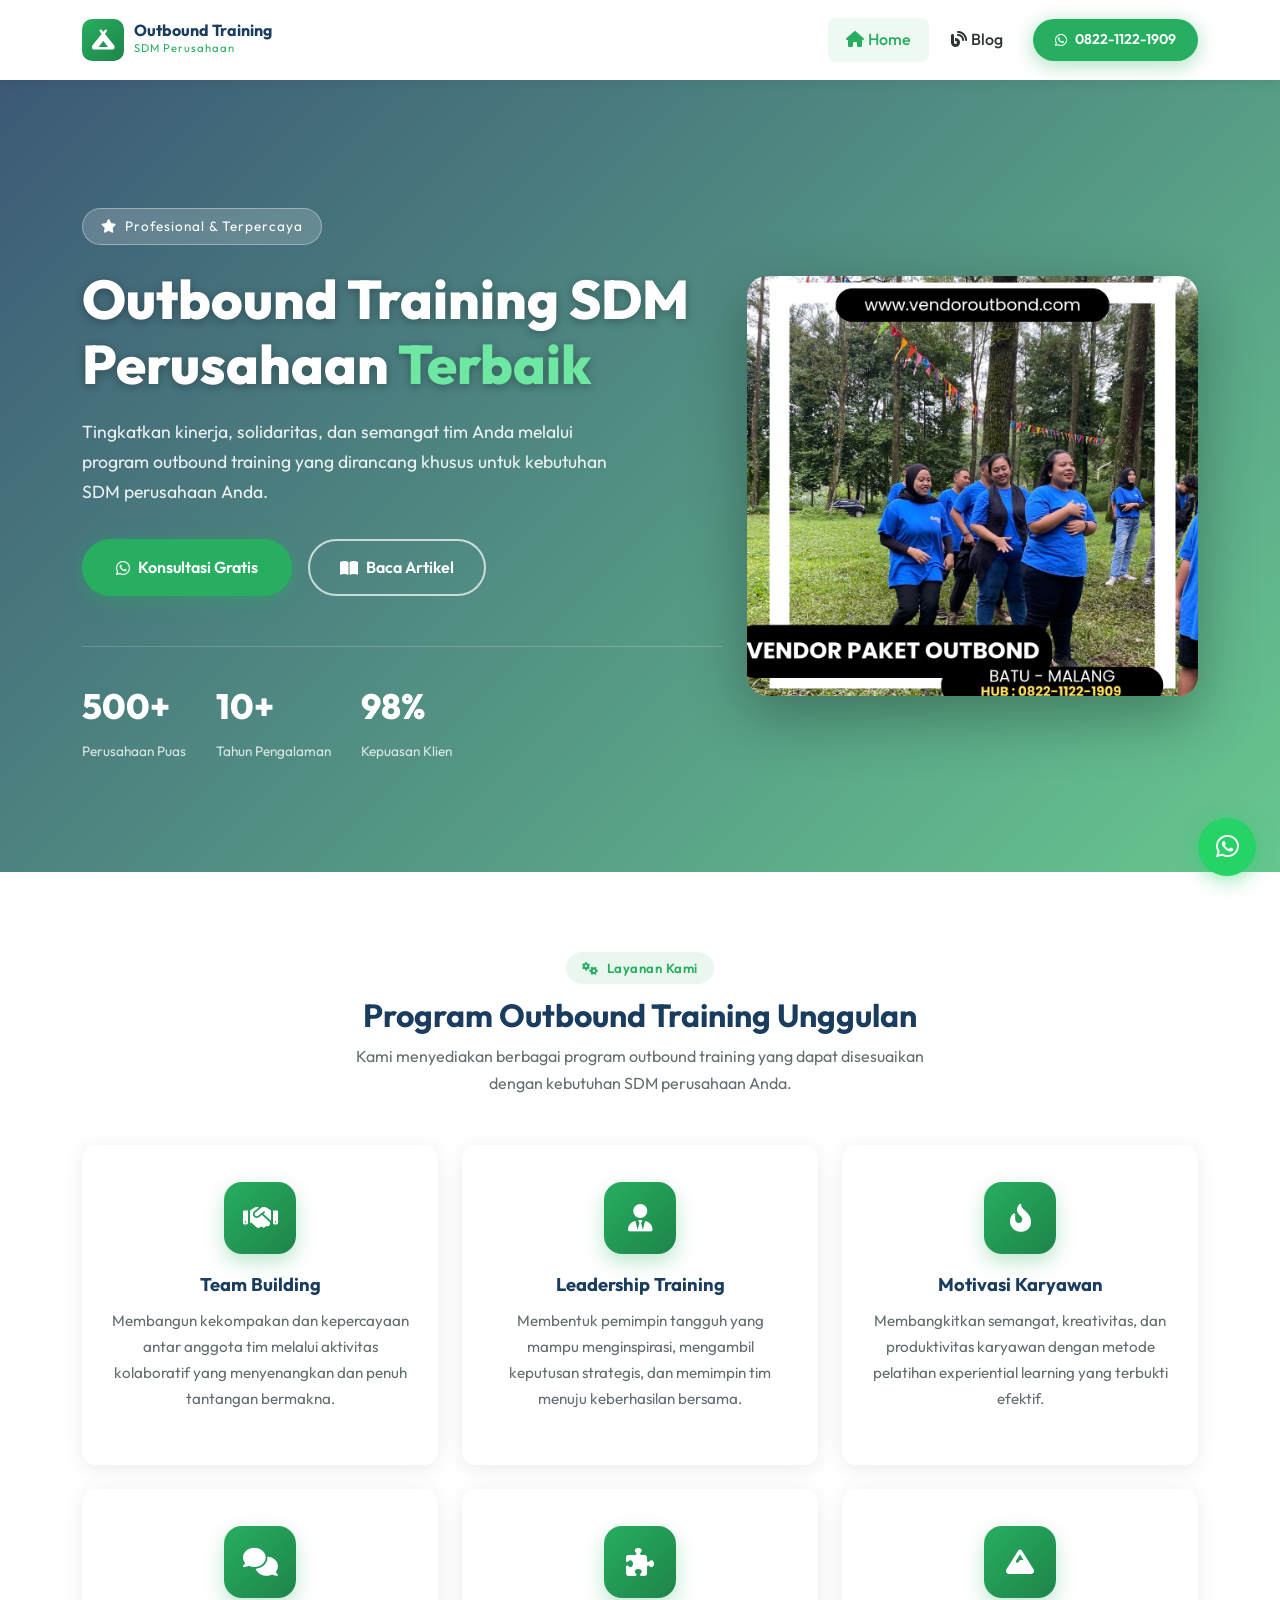
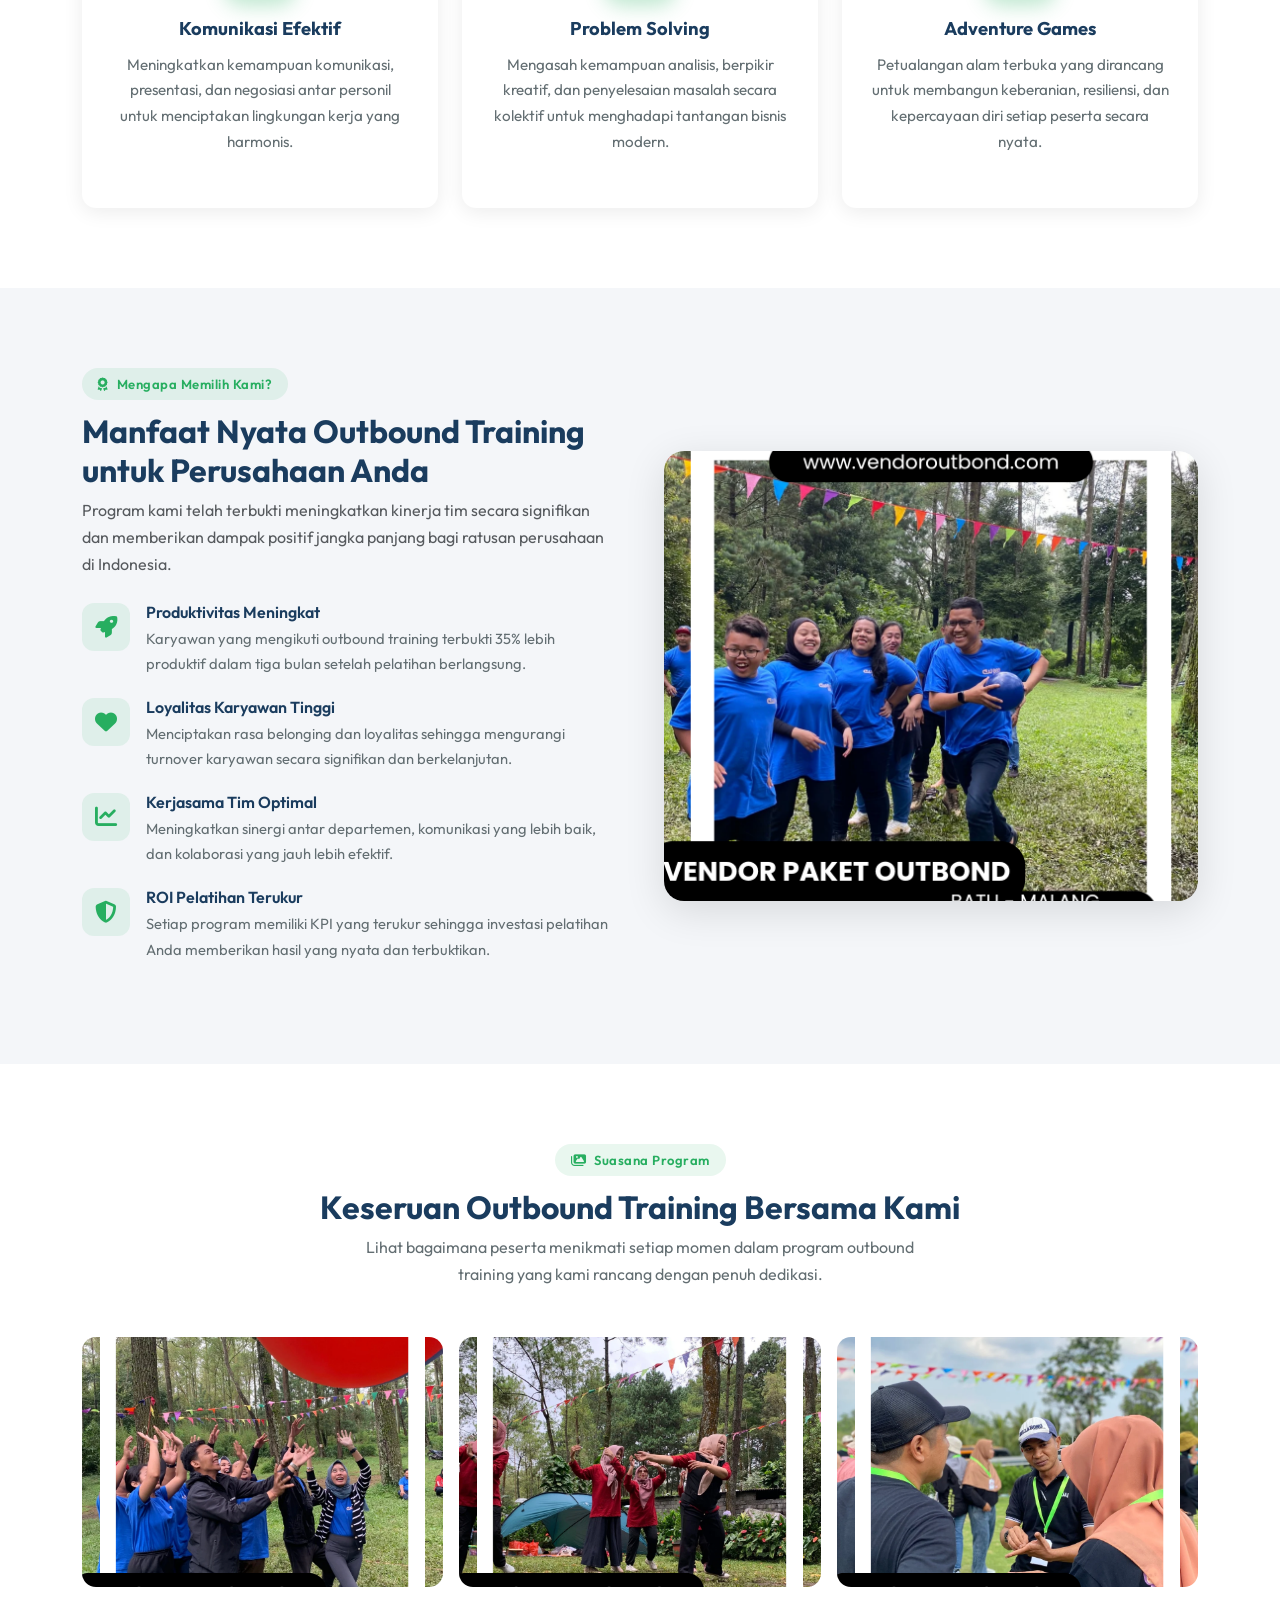
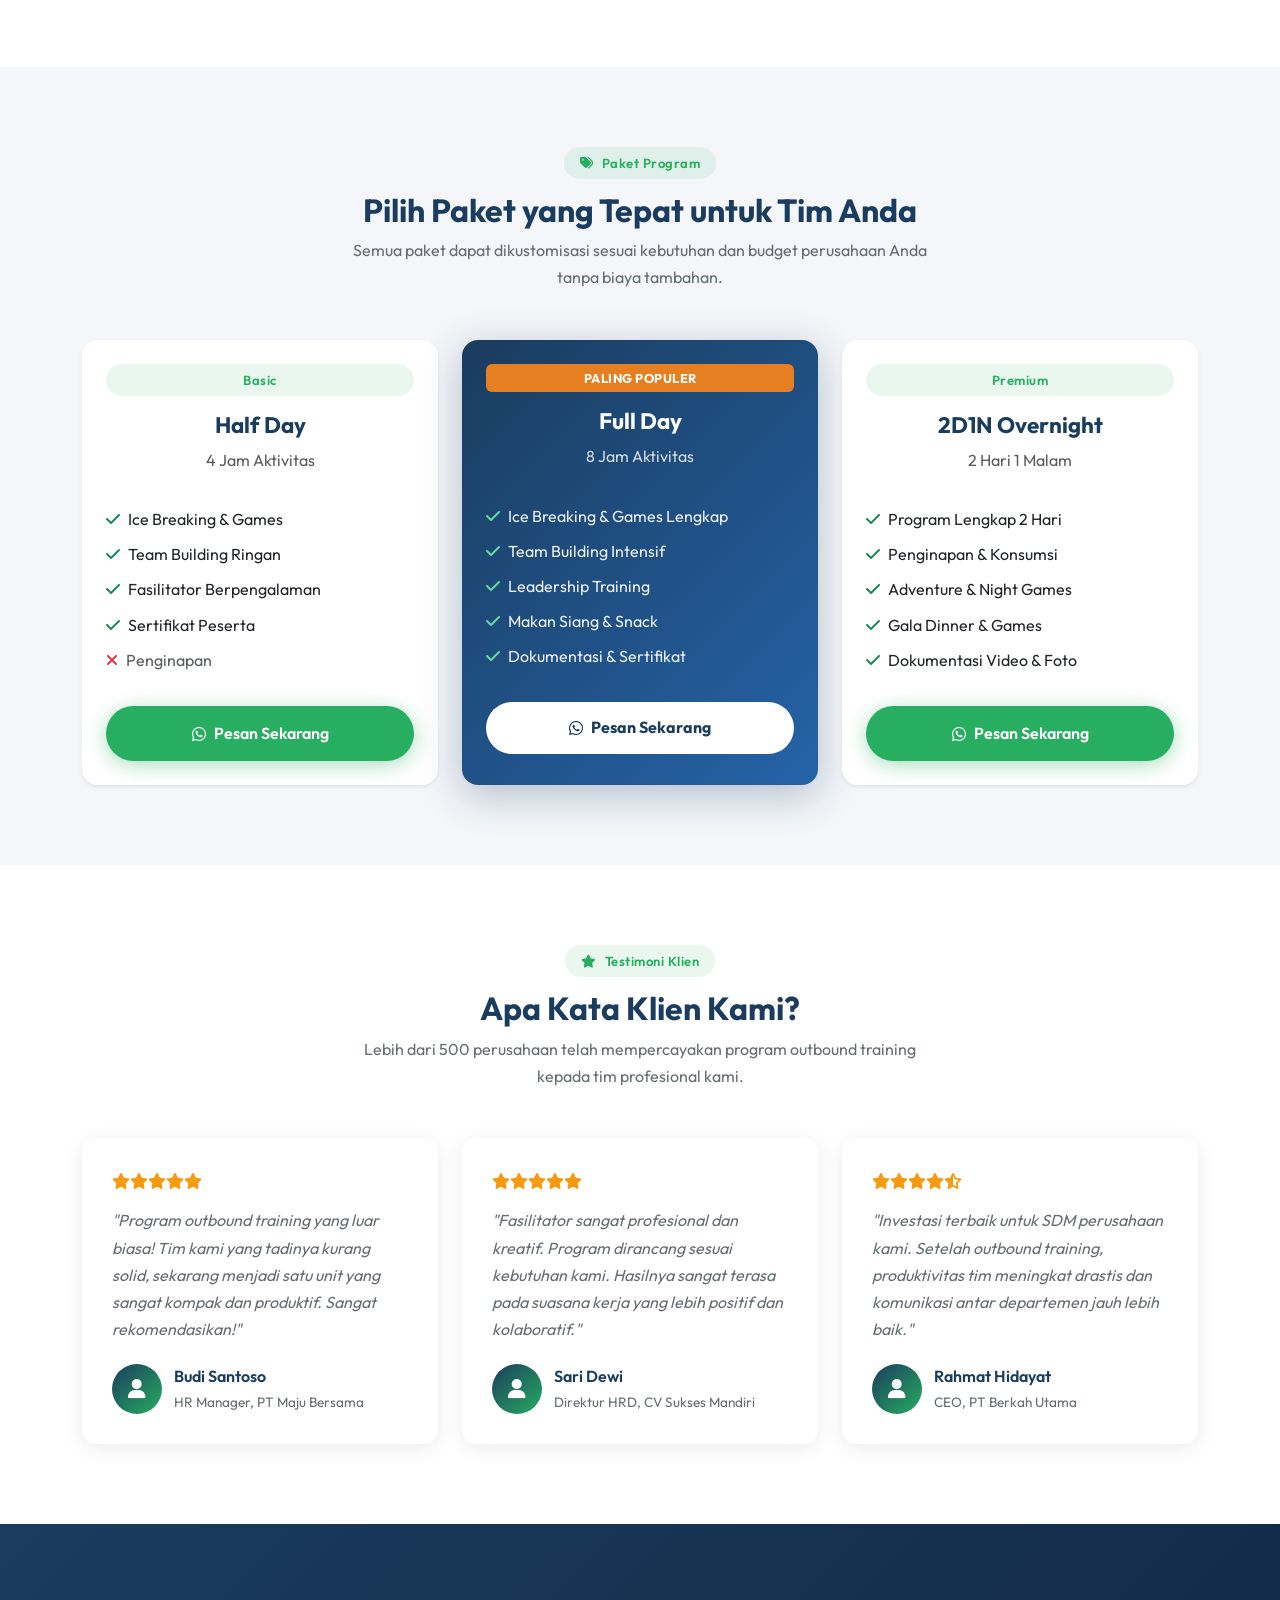
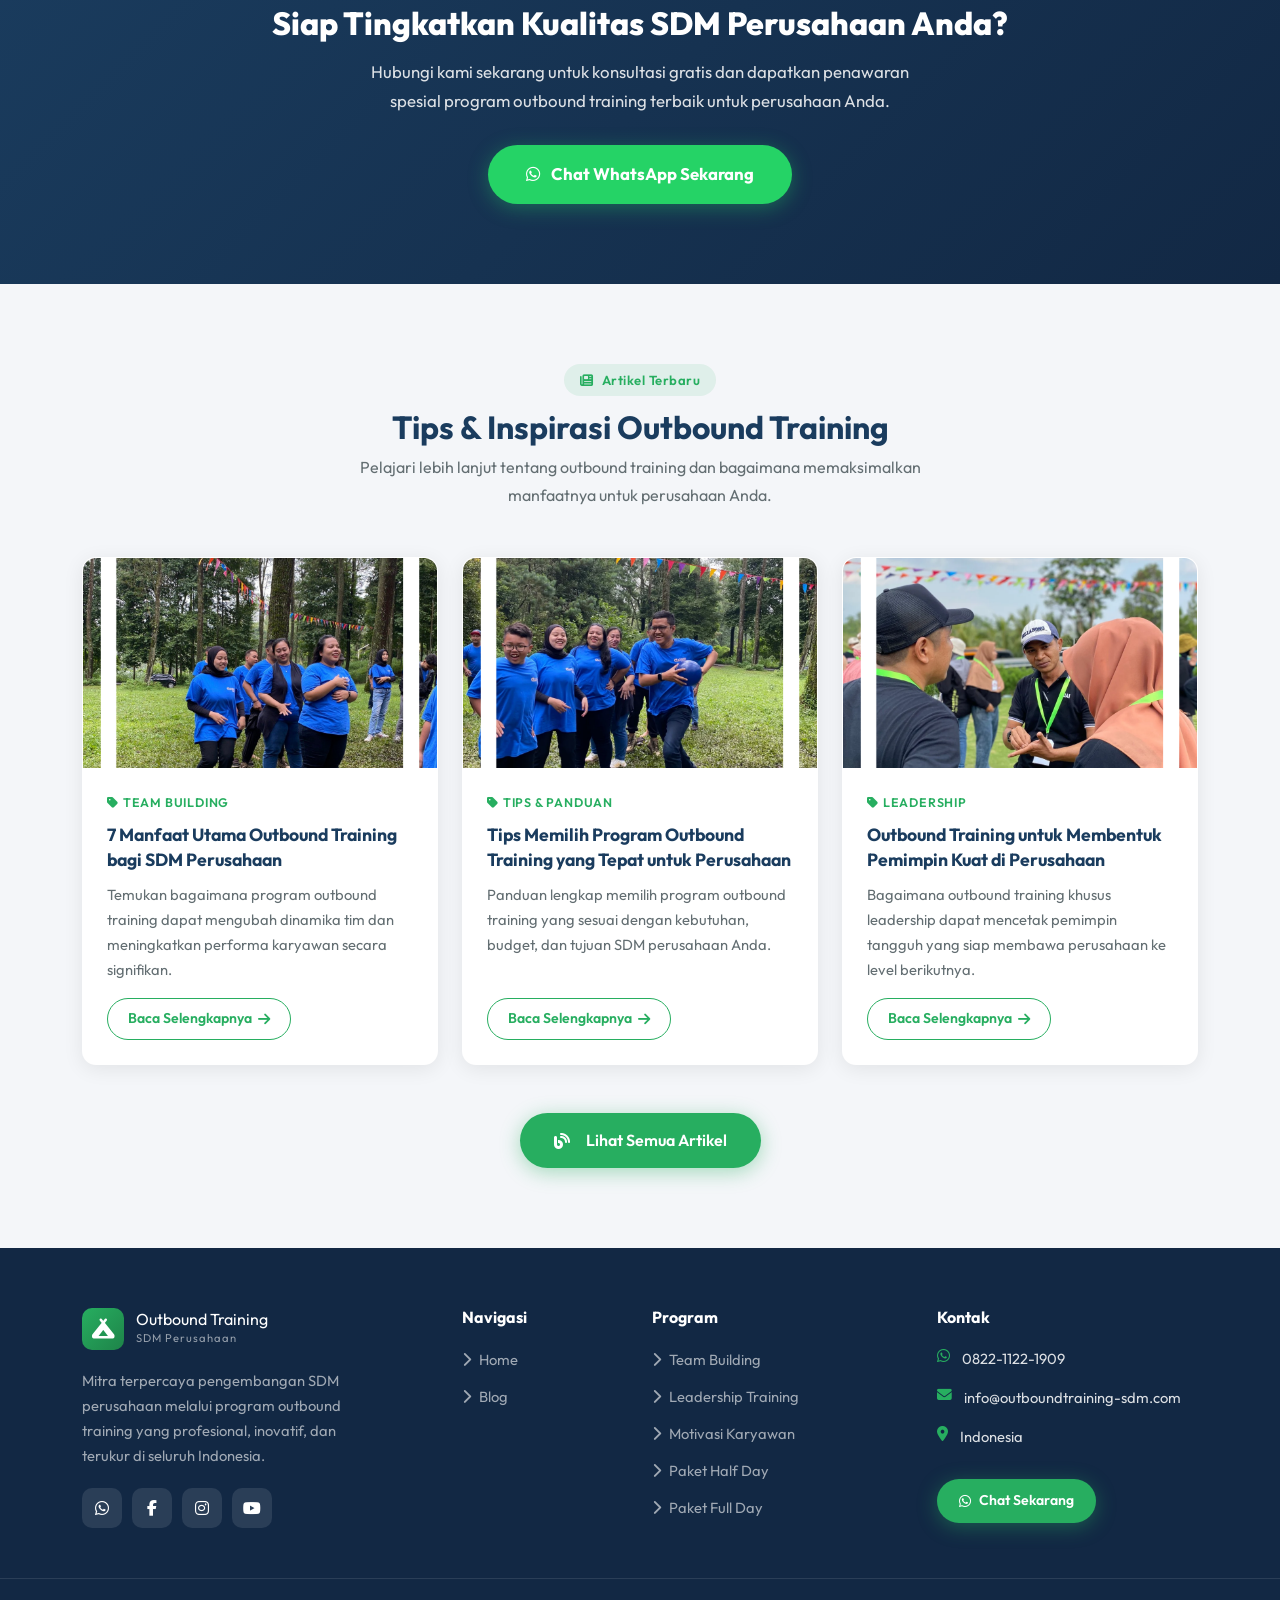
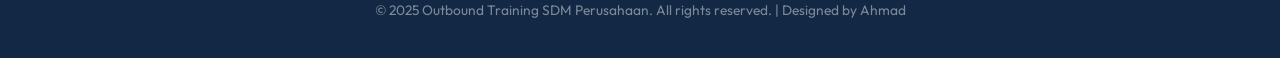
==== commit f19de591: "Add files via upload" ====
--- a/index.html
+++ b/index.html
@@ -1,51 +1,133 @@
 <!DOCTYPE html>
 <html lang="id">
+
 <head>
   <meta charset="UTF-8" />
-  <meta name="viewport" content="width=device-width, initial-scale=1.0" />
+  <meta name="viewport" content="width=device-width, initial-scale=1.0, maximum-scale=5.0" />
   <meta http-equiv="X-UA-Compatible" content="IE=edge" />
-  <title>Outbound Training SDM Perusahaan | Tim Terbaik, Kinerja Optimal</title>
-  <meta name="description" content="Jasa outbound training SDM perusahaan profesional. Program team building, leadership, dan motivasi karyawan yang menyenangkan dan efektif. Hubungi kami sekarang!" />
-  <meta name="keywords" content="outbound training, SDM perusahaan, team building, training karyawan, outbound perusahaan, motivasi karyawan, leadership training, outbound profesional" />
+
+  <!-- ═══ PRIMARY SEO ═══════════════════════════════════════════ -->
+  <title>Outbound Training SDM Perusahaan | Team Building & Leadership Profesional</title>
+  <meta name="description"
+    content="Jasa outbound training SDM perusahaan profesional. Program team building, leadership, dan motivasi karyawan yang efektif dan terukur. Konsultasi gratis sekarang!" />
+  <meta name="keywords"
+    content="outbound training SDM perusahaan, team building profesional, training karyawan, outbound leadership, motivasi karyawan, pelatihan SDM, outbound training Indonesia" />
   <meta name="author" content="Ahmad" />
-  <meta name="robots" content="index, follow" />
-  <link rel="canonical" href="https://outbound-sdm.vercel.app/index.html" />
-
-  <!-- Open Graph -->
-  <meta property="og:type"        content="website" />
-  <meta property="og:title"       content="Outbound Training SDM Perusahaan | Tim Terbaik, Kinerja Optimal" />
-  <meta property="og:description" content="Jasa outbound training SDM perusahaan profesional. Program team building, leadership, dan motivasi karyawan yang menyenangkan dan efektif." />
-  <meta property="og:url"         content="https://outbound-sdm.vercel.app/" />
-  <meta property="og:image"       content="https://outbound-sdm.vercel.app/img/hero_outbound.png" />
-  <meta property="og:locale"      content="id_ID" />
-  <meta property="og:site_name"   content="Outbound Training SDM" />
-
-  <!-- Twitter Card -->
-  <meta name="twitter:card"        content="summary_large_image" />
-  <meta name="twitter:title"       content="Outbound Training SDM Perusahaan" />
-  <meta name="twitter:description" content="Jasa outbound training SDM perusahaan profesional. Team building, leadership, motivasi karyawan." />
-  <meta name="twitter:image"       content="https://outbound-sdm.vercel.app/img/hero_outbound.png" />
-
-  <!-- Favicon -->
-  <link rel="icon" type="image/svg+xml" href="data:image/svg+xml,<svg xmlns='http://www.w3.org/2000/svg' viewBox='0 0 100 100'><rect width='100' height='100' rx='20' fill='%2327ae60'/><text y='.9em' font-size='70' x='15'>🏕️</text></svg>" />
-
-  <!-- Schema.org JSON-LD -->
+  <meta name="robots" content="index, follow, max-snippet:-1, max-image-preview:large, max-video-preview:-1" />
+  <meta name="googlebot" content="index, follow" />
+  <link rel="canonical" href="https://outboundtraining-sdmperusahaan.vercel.app/" />
+
+  <!-- ═══ GEO / AEO (AI Overview Optimization) ════════════════ -->
+  <meta name="geo.region" content="ID" />
+  <meta name="geo.country" content="Indonesia" />
+  <meta name="language" content="Indonesian" />
+  <meta name="DC.language" content="id" />
+  <!-- AEO: speakable for voice search & AI overview -->
+  <meta name="speakable" content="true" />
+
+  <!-- ═══ OPEN GRAPH (Facebook / LinkedIn) ════════════════════ -->
+  <meta property="og:type" content="website" />
+  <meta property="og:locale" content="id_ID" />
+  <meta property="og:site_name" content="Outbound Training SDM Perusahaan" />
+  <meta property="og:title" content="Outbound Training SDM Perusahaan | Team Building & Leadership Profesional" />
+  <meta property="og:description"
+    content="Jasa outbound training SDM perusahaan profesional. Program team building, leadership, dan motivasi karyawan yang efektif dan terukur." />
+  <meta property="og:url" content="https://outboundtraining-sdmperusahaan.vercel.app/" />
+  <meta property="og:image" content="https://outboundtraining-sdmperusahaan.vercel.app/img/img-outbound-hero.png" />
+  <meta property="og:image:alt" content="Outbound Training SDM Perusahaan - Team Building Profesional" />
+  <meta property="og:image:width" content="1200" />
+  <meta property="og:image:height" content="630" />
+
+  <!-- ═══ TWITTER CARD ════════════════════════════════════════ -->
+  <meta name="twitter:card" content="summary_large_image" />
+  <meta name="twitter:title" content="Outbound Training SDM Perusahaan | Team Building Profesional" />
+  <meta name="twitter:description"
+    content="Program outbound training SDM perusahaan profesional: team building, leadership, motivasi karyawan." />
+  <meta name="twitter:image" content="https://outboundtraining-sdmperusahaan.vercel.app/img/img-outbound-hero.png" />
+
+  <!-- ═══ FAVICON (SVG + PNG fallback) ════════════════════════ -->
+  <link rel="icon" type="image/svg+xml"
+    href="data:image/svg+xml,<svg xmlns='http://www.w3.org/2000/svg' viewBox='0 0 100 100'><rect width='100' height='100' rx='20' fill='%2327ae60'/><text y='.9em' font-size='68' x='14'>🏕️</text></svg>" />
+  <link rel="apple-touch-icon" sizes="180x180"
+    href="data:image/svg+xml,<svg xmlns='http://www.w3.org/2000/svg' viewBox='0 0 100 100'><rect width='100' height='100' rx='20' fill='%2327ae60'/><text y='.9em' font-size='68' x='14'>🏕️</text></svg>" />
+  <meta name="theme-color" content="#27ae60" />
+  <meta name="msapplication-TileColor" content="#27ae60" />
+
+  <!-- ═══ SCHEMA.ORG JSON-LD (AI Overview / Rich Results) ═════ -->
   <script type="application/ld+json">
   {
     "@context": "https://schema.org",
-    "@type": "LocalBusiness",
-    "name": "Outbound Training SDM Perusahaan",
-    "description": "Jasa outbound training SDM perusahaan profesional. Program team building, leadership, dan motivasi karyawan.",
-    "url": "https://outbound-sdm.vercel.app/",
-    "telephone": "+6282211221909",
-    "address": {
-      "@type": "PostalAddress",
-      "addressCountry": "ID"
-    },
-    "author": { "@type": "Person", "name": "Ahmad" },
-    "sameAs": []
+    "@graph": [
+      {
+        "@type": "LocalBusiness",
+        "@id": "https://outboundtraining-sdmperusahaan.vercel.app/#business",
+        "name": "Outbound Training SDM Perusahaan",
+        "description": "Jasa outbound training SDM perusahaan profesional. Program team building, leadership training, dan motivasi karyawan yang efektif dan terukur.",
+        "url": "https://outboundtraining-sdmperusahaan.vercel.app/",
+        "telephone": "+6282211221909",
+        "priceRange": "Rp 350.000 – Rp 1.500.000",
+        "image": "https://outboundtraining-sdmperusahaan.vercel.app/img/img-outbound-hero.png",
+        "address": {
+          "@type": "PostalAddress",
+          "addressCountry": "ID",
+          "addressLocality": "Indonesia"
+        },
+        "contactPoint": {
+          "@type": "ContactPoint",
+          "telephone": "+6282211221909",
+          "contactType": "customer service",
+          "availableLanguage": "Indonesian",
+          "contactOption": "TollFree"
+        },
+        "founder": { "@type": "Person", "name": "Ahmad" },
+        "sameAs": []
+      },
+      {
+        "@type": "WebSite",
+        "@id": "https://outboundtraining-sdmperusahaan.vercel.app/#website",
+        "url": "https://outboundtraining-sdmperusahaan.vercel.app/",
+        "name": "Outbound Training SDM Perusahaan",
+        "publisher": { "@id": "https://outboundtraining-sdmperusahaan.vercel.app/#business" },
+        "inLanguage": "id-ID"
+      },
+      {
+        "@type": "FAQPage",
+        "mainEntity": [
+          {
+            "@type": "Question",
+            "name": "Apa itu outbound training SDM perusahaan?",
+            "acceptedAnswer": {
+              "@type": "Answer",
+              "text": "Outbound training SDM perusahaan adalah program pelatihan berbasis experiential learning di luar ruangan yang dirancang untuk mengembangkan kekompakan tim, kepemimpinan, komunikasi, dan motivasi karyawan secara holistic dan menyenangkan."
+            }
+          },
+          {
+            "@type": "Question",
+            "name": "Berapa biaya outbound training perusahaan?",
+            "acceptedAnswer": {
+              "@type": "Answer",
+              "text": "Biaya outbound training bervariasi mulai dari Rp 350.000/orang untuk program half day, Rp 600.000–1.200.000/orang untuk full day, hingga Rp 1.500.000/orang untuk paket overnight. Hubungi kami di 0822-1122-1909 untuk penawaran terbaik."
+            }
+          },
+          {
+            "@type": "Question",
+            "name": "Berapa jumlah peserta ideal outbound training?",
+            "acceptedAnswer": {
+              "@type": "Answer",
+              "text": "Program outbound training kami dapat menampung 30 hingga 300 peserta. Setiap kelompok aktivitas terdiri dari 8–12 orang untuk hasil yang optimal."
+            }
+          }
+        ]
+      }
+    ]
   }
   </script>
+
+  <!-- ═══ PRECONNECT (PageSpeed) ═══════════════════════════════ -->
+  <link rel="preconnect" href="https://fonts.googleapis.com" />
+  <link rel="preconnect" href="https://fonts.gstatic.com" crossorigin />
+  <link rel="preconnect" href="https://cdn.jsdelivr.net" />
+  <link rel="preconnect" href="https://cdnjs.cloudflare.com" />
 
   <!-- Bootstrap 5 -->
   <link rel="stylesheet" href="https://cdn.jsdelivr.net/npm/bootstrap@5.3.2/dist/css/bootstrap.min.css" />
@@ -54,425 +136,532 @@
   <!-- Custom CSS -->
   <link rel="stylesheet" href="css/style.css" />
 </head>
+
 <body>
 
-<!-- ══ NAVBAR ══════════════════════════════════════════════════════ -->
-<nav class="navbar navbar-expand-lg" id="mainNav" aria-label="Main Navigation">
-  <div class="container">
-    <a class="navbar-brand" href="index.html">
-      <div class="brand-icon"><i class="fas fa-campground"></i></div>
-      <div>
-        <span class="brand-text-main">Outbound Training</span>
-        <span class="brand-text-sub">SDM Perusahaan</span>
-      </div>
-    </a>
-    <button class="navbar-toggler" type="button" data-bs-toggle="collapse"
-            data-bs-target="#navMenu" aria-controls="navMenu"
-            aria-expanded="false" aria-label="Toggle navigation">
-      <span class="navbar-toggler-icon"></span>
-    </button>
-    <div class="collapse navbar-collapse" id="navMenu">
-      <ul class="navbar-nav ms-auto align-items-lg-center gap-lg-1">
-        <li class="nav-item"><a class="nav-link active" href="index.html"><i class="fas fa-home me-1"></i>Home</a></li>
-        <li class="nav-item"><a class="nav-link" href="blog.html"><i class="fas fa-blog me-1"></i>Blog</a></li>
-      </ul>
-    </div>
-  </div>
-</nav>
-<!-- ══ END NAVBAR ═════════════════════════════════════════════════ -->
-
-<!-- ══ HERO ══════════════════════════════════════════════════════ -->
-<section class="hero-section" id="home">
-  <div class="container">
-    <div class="row align-items-center g-4">
-      <div class="col-lg-7">
-        <div class="hero-badge"><i class="fas fa-star me-2"></i>Profesional &amp; Terpercaya</div>
-        <h1 class="hero-title">Outbound Training SDM<br>Perusahaan <span style="color:#6ee7a3">Terbaik</span></h1>
-        <p class="hero-desc">Tingkatkan kinerja, solidaritas, dan semangat tim Anda melalui program outbound training yang dirancang khusus untuk kebutuhan SDM perusahaan Anda.</p>
-        <div class="d-flex flex-wrap gap-3">
-          <a href="https://api.whatsapp.com/send?phone=6282211221909&text=Halo%20Admin%2C%20saya%20ingin%20konsultasi%20program%20outbound%20training."
-             class="btn-primary-custom" target="_blank" rel="noopener">
-            <i class="fab fa-whatsapp"></i> Konsultasi Gratis
+  <!-- ══ NAVBAR ════════════════════════════════════════════════════ -->
+  <nav class="navbar navbar-expand-lg" id="mainNav" aria-label="Main Navigation">
+    <div class="container">
+      <a class="navbar-brand" href="index.html">
+        <div class="brand-icon"><i class="fas fa-campground" aria-hidden="true"></i></div>
+        <div>
+          <span class="brand-text-main">Outbound Training</span>
+          <span class="brand-text-sub">SDM Perusahaan</span>
+        </div>
+      </a>
+      <button class="navbar-toggler" type="button" data-bs-toggle="collapse" data-bs-target="#navMenu"
+        aria-controls="navMenu" aria-expanded="false" aria-label="Buka menu navigasi">
+        <span class="navbar-toggler-icon"></span>
+      </button>
+      <div class="collapse navbar-collapse" id="navMenu">
+        <ul class="navbar-nav ms-auto align-items-lg-center gap-lg-1">
+          <li class="nav-item"><a class="nav-link active" href="index.html" aria-current="page"><i
+                class="fas fa-home me-1" aria-hidden="true"></i>Home</a></li>
+          <li class="nav-item"><a class="nav-link" href="blog.html"><i class="fas fa-blog me-1"
+                aria-hidden="true"></i>Blog</a></li>
+          <li class="nav-item ms-lg-2">
+            <a href="https://api.whatsapp.com/send?phone=6282211221909&text=Halo%2C%20saya%20ingin%20konsultasi%20program%20outbound%20training."
+              class="btn-primary-custom" style="padding:9px 22px;font-size:.88rem;" target="_blank" rel="noopener">
+              <i class="fab fa-whatsapp" aria-hidden="true"></i> 0822-1122-1909
+            </a>
+          </li>
+        </ul>
+      </div>
+    </div>
+  </nav>
+  <!-- ══ END NAVBAR ════════════════════════════════════════════════ -->
+
+  <!-- ══ HERO ══════════════════════════════════════════════════════ -->
+  <section class="hero-section" id="home" aria-label="Hero Outbound Training">
+    <div class="container">
+      <div class="row align-items-center g-4">
+        <div class="col-lg-7">
+          <div class="hero-badge"><i class="fas fa-star me-2" aria-hidden="true"></i>Profesional &amp; Terpercaya</div>
+          <h1 class="hero-title">Outbound Training SDM<br>Perusahaan <span style="color:#6ee7a3">Terbaik</span></h1>
+          <p class="hero-desc">Tingkatkan kinerja, solidaritas, dan semangat tim Anda melalui program outbound training
+            yang dirancang khusus untuk kebutuhan SDM perusahaan Anda.</p>
+          <div class="d-flex flex-wrap gap-3">
+            <a href="https://api.whatsapp.com/send?phone=6282211221909&text=Halo%20Admin%2C%20saya%20ingin%20konsultasi%20program%20outbound%20training%20SDM."
+              class="btn-primary-custom" target="_blank" rel="noopener">
+              <i class="fab fa-whatsapp" aria-hidden="true"></i> Konsultasi Gratis
+            </a>
+            <a href="blog.html" class="btn-outline-custom">
+              <i class="fas fa-book-open" aria-hidden="true"></i> Baca Artikel
+            </a>
+          </div>
+          <div class="hero-stats" aria-label="Statistik pencapaian">
+            <div>
+              <span class="hero-stat-num">500+</span>
+              <span class="hero-stat-label">Perusahaan Puas</span>
+            </div>
+            <div>
+              <span class="hero-stat-num">10+</span>
+              <span class="hero-stat-label">Tahun Pengalaman</span>
+            </div>
+            <div>
+              <span class="hero-stat-num">98%</span>
+              <span class="hero-stat-label">Kepuasan Klien</span>
+            </div>
+          </div>
+        </div>
+        <div class="col-lg-5 d-none d-lg-block text-center">
+          <img src="img/img-outbound-hero.png" alt="Tim karyawan mengikuti outbound training SDM perusahaan profesional"
+            width="560" height="420" loading="eager" fetchpriority="high"
+            style="border-radius:20px;box-shadow:0 20px 60px rgba(0,0,0,.3);max-width:100%;object-fit:cover;height:420px;" />
+        </div>
+      </div>
+    </div>
+  </section>
+
+  <!-- ══ LAYANAN ════════════════════════════════════════════════════ -->
+  <section class="py-section" id="layanan" aria-label="Layanan Outbound Training">
+    <div class="container">
+      <div class="text-center mb-5">
+        <div class="section-badge"><i class="fas fa-cogs me-2" aria-hidden="true"></i>Layanan Kami</div>
+        <h2 class="section-title">Program Outbound Training Unggulan</h2>
+        <p class="section-subtitle">Kami menyediakan berbagai program outbound training yang dapat disesuaikan dengan
+          kebutuhan SDM perusahaan Anda.</p>
+      </div>
+      <div class="row g-4">
+        <div class="col-md-6 col-lg-4">
+          <div class="service-card">
+            <div class="service-icon"><i class="fas fa-handshake" aria-hidden="true"></i></div>
+            <h3 style="font-size:1.15rem;font-weight:700;color:var(--primary);margin-bottom:12px;">Team Building</h3>
+            <p>Membangun kekompakan dan kepercayaan antar anggota tim melalui aktivitas kolaboratif yang menyenangkan
+              dan penuh tantangan bermakna.</p>
+          </div>
+        </div>
+        <div class="col-md-6 col-lg-4">
+          <div class="service-card">
+            <div class="service-icon"><i class="fas fa-user-tie" aria-hidden="true"></i></div>
+            <h3 style="font-size:1.15rem;font-weight:700;color:var(--primary);margin-bottom:12px;">Leadership Training
+            </h3>
+            <p>Membentuk pemimpin tangguh yang mampu menginspirasi, mengambil keputusan strategis, dan memimpin tim
+              menuju keberhasilan bersama.</p>
+          </div>
+        </div>
+        <div class="col-md-6 col-lg-4">
+          <div class="service-card">
+            <div class="service-icon"><i class="fas fa-fire-alt" aria-hidden="true"></i></div>
+            <h3 style="font-size:1.15rem;font-weight:700;color:var(--primary);margin-bottom:12px;">Motivasi Karyawan
+            </h3>
+            <p>Membangkitkan semangat, kreativitas, dan produktivitas karyawan dengan metode pelatihan experiential
+              learning yang terbukti efektif.</p>
+          </div>
+        </div>
+        <div class="col-md-6 col-lg-4">
+          <div class="service-card">
+            <div class="service-icon"><i class="fas fa-comments" aria-hidden="true"></i></div>
+            <h3 style="font-size:1.15rem;font-weight:700;color:var(--primary);margin-bottom:12px;">Komunikasi Efektif
+            </h3>
+            <p>Meningkatkan kemampuan komunikasi, presentasi, dan negosiasi antar personil untuk menciptakan lingkungan
+              kerja yang harmonis.</p>
+          </div>
+        </div>
+        <div class="col-md-6 col-lg-4">
+          <div class="service-card">
+            <div class="service-icon"><i class="fas fa-puzzle-piece" aria-hidden="true"></i></div>
+            <h3 style="font-size:1.15rem;font-weight:700;color:var(--primary);margin-bottom:12px;">Problem Solving</h3>
+            <p>Mengasah kemampuan analisis, berpikir kreatif, dan penyelesaian masalah secara kolektif untuk menghadapi
+              tantangan bisnis modern.</p>
+          </div>
+        </div>
+        <div class="col-md-6 col-lg-4">
+          <div class="service-card">
+            <div class="service-icon"><i class="fas fa-mountain" aria-hidden="true"></i></div>
+            <h3 style="font-size:1.15rem;font-weight:700;color:var(--primary);margin-bottom:12px;">Adventure Games</h3>
+            <p>Petualangan alam terbuka yang dirancang untuk membangun keberanian, resiliensi, dan kepercayaan diri
+              setiap peserta secara nyata.</p>
+          </div>
+        </div>
+      </div>
+    </div>
+  </section>
+
+  <!-- ══ MANFAAT ════════════════════════════════════════════════════ -->
+  <section class="py-section bg-light-section" id="manfaat" aria-label="Manfaat Outbound Training">
+    <div class="container">
+      <div class="row align-items-center g-5">
+        <div class="col-lg-6">
+          <div class="section-badge"><i class="fas fa-award me-2" aria-hidden="true"></i>Mengapa Memilih Kami?</div>
+          <h2 class="section-title">Manfaat Nyata Outbound Training untuk Perusahaan Anda</h2>
+          <p class="text-muted mb-4">Program kami telah terbukti meningkatkan kinerja tim secara signifikan dan
+            memberikan dampak positif jangka panjang bagi ratusan perusahaan di Indonesia.</p>
+          <div class="benefit-item">
+            <div class="benefit-icon"><i class="fas fa-rocket" aria-hidden="true"></i></div>
+            <div class="benefit-text">
+              <h3 style="font-size:1rem;font-weight:600;color:var(--primary);margin-bottom:4px;">Produktivitas Meningkat
+              </h3>
+              <p>Karyawan yang mengikuti outbound training terbukti 35% lebih produktif dalam tiga bulan setelah
+                pelatihan berlangsung.</p>
+            </div>
+          </div>
+          <div class="benefit-item">
+            <div class="benefit-icon"><i class="fas fa-heart" aria-hidden="true"></i></div>
+            <div class="benefit-text">
+              <h3 style="font-size:1rem;font-weight:600;color:var(--primary);margin-bottom:4px;">Loyalitas Karyawan
+                Tinggi</h3>
+              <p>Menciptakan rasa belonging dan loyalitas sehingga mengurangi turnover karyawan secara signifikan dan
+                berkelanjutan.</p>
+            </div>
+          </div>
+          <div class="benefit-item">
+            <div class="benefit-icon"><i class="fas fa-chart-line" aria-hidden="true"></i></div>
+            <div class="benefit-text">
+              <h3 style="font-size:1rem;font-weight:600;color:var(--primary);margin-bottom:4px;">Kerjasama Tim Optimal
+              </h3>
+              <p>Meningkatkan sinergi antar departemen, komunikasi yang lebih baik, dan kolaborasi yang jauh lebih
+                efektif.</p>
+            </div>
+          </div>
+          <div class="benefit-item">
+            <div class="benefit-icon"><i class="fas fa-shield-alt" aria-hidden="true"></i></div>
+            <div class="benefit-text">
+              <h3 style="font-size:1rem;font-weight:600;color:var(--primary);margin-bottom:4px;">ROI Pelatihan Terukur
+              </h3>
+              <p>Setiap program memiliki KPI yang terukur sehingga investasi pelatihan Anda memberikan hasil yang nyata
+                dan terbuktikan.</p>
+            </div>
+          </div>
+        </div>
+        <div class="col-lg-6">
+          <img src="img/img-outbound-team.png"
+            alt="Manfaat outbound training SDM — tim karyawan berkolaborasi dalam aktivitas kelompok" width="600"
+            height="450" loading="lazy"
+            style="border-radius:20px;box-shadow:0 10px 40px rgba(0,0,0,.12);width:100%;height:450px;object-fit:cover;" />
+        </div>
+      </div>
+    </div>
+  </section>
+
+  <!-- ══ FOTO SUASANA ══════════════════════════════════════════════ -->
+  <section class="py-section" aria-label="Galeri Suasana Outbound Training">
+    <div class="container">
+      <div class="text-center mb-5">
+        <div class="section-badge"><i class="fas fa-images me-2" aria-hidden="true"></i>Suasana Program</div>
+        <h2 class="section-title">Keseruan Outbound Training Bersama Kami</h2>
+        <p class="section-subtitle">Lihat bagaimana peserta menikmati setiap momen dalam program outbound training yang
+          kami rancang dengan penuh dedikasi.</p>
+      </div>
+      <div class="row g-3">
+        <div class="col-md-6 col-lg-4">
+          <img src="img/img-outbound-activity.png"
+            alt="Aktivitas outbound training — peserta melewati tantangan alam bersama tim" width="400" height="300"
+            loading="lazy" style="width:100%;height:250px;object-fit:cover;border-radius:14px;" />
+        </div>
+        <div class="col-md-6 col-lg-4">
+          <img src="img/img-outbound-group.png" alt="Sesi team building — grup karyawan berdiskusi dalam lingkaran"
+            width="400" height="300" loading="lazy"
+            style="width:100%;height:250px;object-fit:cover;border-radius:14px;" />
+        </div>
+        <div class="col-md-6 col-lg-4">
+          <img src="img/img-outbound-leadership.png" alt="Leadership outbound — manajer memimpin sesi refleksi kelompok"
+            width="400" height="300" loading="lazy"
+            style="width:100%;height:250px;object-fit:cover;border-radius:14px;" />
+        </div>
+      </div>
+    </div>
+  </section>
+
+  <!-- ══ PAKET ══════════════════════════════════════════════════════ -->
+  <section class="py-section bg-light-section" id="paket" aria-label="Paket Program Outbound Training">
+    <div class="container">
+      <div class="text-center mb-5">
+        <div class="section-badge"><i class="fas fa-tags me-2" aria-hidden="true"></i>Paket Program</div>
+        <h2 class="section-title">Pilih Paket yang Tepat untuk Tim Anda</h2>
+        <p class="section-subtitle">Semua paket dapat dikustomisasi sesuai kebutuhan dan budget perusahaan Anda tanpa
+          biaya tambahan.</p>
+      </div>
+      <div class="row g-4 justify-content-center">
+        <div class="col-md-6 col-lg-4">
+          <div class="card h-100 border-0 shadow-sm rounded-4 text-center p-4">
+            <div class="section-badge mb-3">Basic</div>
+            <h3 style="font-size:1.4rem;font-weight:700;color:var(--primary);">Half Day</h3>
+            <p class="text-muted">4 Jam Aktivitas</p>
+            <ul class="list-unstyled text-start mt-3 mb-4">
+              <li class="mb-2"><i class="fas fa-check text-success me-2" aria-hidden="true"></i>Ice Breaking &amp; Games
+              </li>
+              <li class="mb-2"><i class="fas fa-check text-success me-2" aria-hidden="true"></i>Team Building Ringan
+              </li>
+              <li class="mb-2"><i class="fas fa-check text-success me-2" aria-hidden="true"></i>Fasilitator
+                Berpengalaman</li>
+              <li class="mb-2"><i class="fas fa-check text-success me-2" aria-hidden="true"></i>Sertifikat Peserta</li>
+              <li class="mb-2 text-muted"><i class="fas fa-times text-danger me-2" aria-hidden="true"></i>Penginapan
+              </li>
+            </ul>
+            <a href="https://api.whatsapp.com/send?phone=6282211221909&text=Halo%2C%20saya%20tertarik%20paket%20Basic%20Outbound%20Training."
+              class="btn-primary-custom w-100 justify-content-center" target="_blank" rel="noopener">
+              <i class="fab fa-whatsapp" aria-hidden="true"></i> Pesan Sekarang
+            </a>
+          </div>
+        </div>
+        <div class="col-md-6 col-lg-4">
+          <div class="card h-100 border-0 rounded-4 text-center p-4"
+            style="background:linear-gradient(135deg,var(--primary),#2563a8);color:white;box-shadow:0 10px 40px rgba(26,60,94,.3);">
+            <div class="badge mb-3 py-2 px-3" style="background:var(--accent);font-size:.8rem;letter-spacing:.5px;">
+              PALING POPULER</div>
+            <h3 style="color:white;font-size:1.4rem;font-weight:700;">Full Day</h3>
+            <p style="opacity:.8">8 Jam Aktivitas</p>
+            <ul class="list-unstyled text-start mt-3 mb-4" style="opacity:.92">
+              <li class="mb-2"><i class="fas fa-check me-2" style="color:#6ee7a3" aria-hidden="true"></i>Ice Breaking
+                &amp; Games Lengkap</li>
+              <li class="mb-2"><i class="fas fa-check me-2" style="color:#6ee7a3" aria-hidden="true"></i>Team Building
+                Intensif</li>
+              <li class="mb-2"><i class="fas fa-check me-2" style="color:#6ee7a3" aria-hidden="true"></i>Leadership
+                Training</li>
+              <li class="mb-2"><i class="fas fa-check me-2" style="color:#6ee7a3" aria-hidden="true"></i>Makan Siang
+                &amp; Snack</li>
+              <li class="mb-2"><i class="fas fa-check me-2" style="color:#6ee7a3" aria-hidden="true"></i>Dokumentasi
+                &amp; Sertifikat</li>
+            </ul>
+            <a href="https://api.whatsapp.com/send?phone=6282211221909&text=Halo%2C%20saya%20tertarik%20paket%20Full%20Day%20Outbound%20Training."
+              style="display:flex;align-items:center;justify-content:center;gap:8px;background:white;color:var(--primary);font-weight:700;padding:12px 20px;border-radius:50px;"
+              target="_blank" rel="noopener">
+              <i class="fab fa-whatsapp" aria-hidden="true"></i> Pesan Sekarang
+            </a>
+          </div>
+        </div>
+        <div class="col-md-6 col-lg-4">
+          <div class="card h-100 border-0 shadow-sm rounded-4 text-center p-4">
+            <div class="section-badge mb-3">Premium</div>
+            <h3 style="font-size:1.4rem;font-weight:700;color:var(--primary);">2D1N Overnight</h3>
+            <p class="text-muted">2 Hari 1 Malam</p>
+            <ul class="list-unstyled text-start mt-3 mb-4">
+              <li class="mb-2"><i class="fas fa-check text-success me-2" aria-hidden="true"></i>Program Lengkap 2 Hari
+              </li>
+              <li class="mb-2"><i class="fas fa-check text-success me-2" aria-hidden="true"></i>Penginapan &amp;
+                Konsumsi</li>
+              <li class="mb-2"><i class="fas fa-check text-success me-2" aria-hidden="true"></i>Adventure &amp; Night
+                Games</li>
+              <li class="mb-2"><i class="fas fa-check text-success me-2" aria-hidden="true"></i>Gala Dinner &amp; Games
+              </li>
+              <li class="mb-2"><i class="fas fa-check text-success me-2" aria-hidden="true"></i>Dokumentasi Video &amp;
+                Foto</li>
+            </ul>
+            <a href="https://api.whatsapp.com/send?phone=6282211221909&text=Halo%2C%20saya%20tertarik%20paket%20Overnight%20Outbound%20Training."
+              class="btn-primary-custom w-100 justify-content-center" target="_blank" rel="noopener">
+              <i class="fab fa-whatsapp" aria-hidden="true"></i> Pesan Sekarang
+            </a>
+          </div>
+        </div>
+      </div>
+    </div>
+  </section>
+
+  <!-- ══ TESTIMONI ══════════════════════════════════════════════════ -->
+  <section class="py-section" id="testimoni" aria-label="Testimoni Klien">
+    <div class="container">
+      <div class="text-center mb-5">
+        <div class="section-badge"><i class="fas fa-star me-2" aria-hidden="true"></i>Testimoni Klien</div>
+        <h2 class="section-title">Apa Kata Klien Kami?</h2>
+        <p class="section-subtitle">Lebih dari 500 perusahaan telah mempercayakan program outbound training kepada tim
+          profesional kami.</p>
+      </div>
+      <div class="row g-4">
+        <div class="col-md-4">
+          <div class="testimonial-card">
+            <div class="testimonial-stars" aria-label="5 bintang"><i class="fas fa-star"></i><i
+                class="fas fa-star"></i><i class="fas fa-star"></i><i class="fas fa-star"></i><i
+                class="fas fa-star"></i></div>
+            <p class="testimonial-text">"Program outbound training yang luar biasa! Tim kami yang tadinya kurang solid,
+              sekarang menjadi satu unit yang sangat kompak dan produktif. Sangat rekomendasikan!"</p>
+            <div class="testimonial-author">
+              <div class="testimonial-avatar"><i class="fas fa-user" aria-hidden="true"></i></div>
+              <div>
+                <p class="testimonial-name">Budi Santoso</p>
+                <p class="testimonial-company">HR Manager, PT Maju Bersama</p>
+              </div>
+            </div>
+          </div>
+        </div>
+        <div class="col-md-4">
+          <div class="testimonial-card">
+            <div class="testimonial-stars" aria-label="5 bintang"><i class="fas fa-star"></i><i
+                class="fas fa-star"></i><i class="fas fa-star"></i><i class="fas fa-star"></i><i
+                class="fas fa-star"></i></div>
+            <p class="testimonial-text">"Fasilitator sangat profesional dan kreatif. Program dirancang sesuai kebutuhan
+              kami. Hasilnya sangat terasa pada suasana kerja yang lebih positif dan kolaboratif."</p>
+            <div class="testimonial-author">
+              <div class="testimonial-avatar"><i class="fas fa-user" aria-hidden="true"></i></div>
+              <div>
+                <p class="testimonial-name">Sari Dewi</p>
+                <p class="testimonial-company">Direktur HRD, CV Sukses Mandiri</p>
+              </div>
+            </div>
+          </div>
+        </div>
+        <div class="col-md-4">
+          <div class="testimonial-card">
+            <div class="testimonial-stars" aria-label="4.5 bintang"><i class="fas fa-star"></i><i
+                class="fas fa-star"></i><i class="fas fa-star"></i><i class="fas fa-star"></i><i
+                class="fas fa-star-half-alt"></i></div>
+            <p class="testimonial-text">"Investasi terbaik untuk SDM perusahaan kami. Setelah outbound training,
+              produktivitas tim meningkat drastis dan komunikasi antar departemen jauh lebih baik."</p>
+            <div class="testimonial-author">
+              <div class="testimonial-avatar"><i class="fas fa-user" aria-hidden="true"></i></div>
+              <div>
+                <p class="testimonial-name">Rahmat Hidayat</p>
+                <p class="testimonial-company">CEO, PT Berkah Utama</p>
+              </div>
+            </div>
+          </div>
+        </div>
+      </div>
+    </div>
+  </section>
+
+  <!-- ══ CTA ════════════════════════════════════════════════════════ -->
+  <section class="cta-section" aria-label="Call to Action">
+    <div class="container">
+      <h2 style="font-size:2rem;font-weight:800;margin-bottom:16px;">Siap Tingkatkan Kualitas SDM Perusahaan Anda?</h2>
+      <p style="font-size:1.05rem;opacity:.85;max-width:560px;margin:0 auto 30px">Hubungi kami sekarang untuk konsultasi
+        gratis dan dapatkan penawaran spesial program outbound training terbaik untuk perusahaan Anda.</p>
+      <a href="https://api.whatsapp.com/send?phone=6282211221909&text=Halo%2C%20saya%20ingin%20konsultasi%20program%20outbound%20training%20untuk%20perusahaan%20saya."
+        class="btn-wa" target="_blank" rel="noopener">
+        <i class="fab fa-whatsapp" aria-hidden="true"></i> Chat WhatsApp Sekarang
+      </a>
+    </div>
+  </section>
+
+  <!-- ══ ARTIKEL TERBARU ═════════════════════════════════════════════ -->
+  <section class="py-section bg-light-section" aria-label="Artikel Terbaru">
+    <div class="container">
+      <div class="text-center mb-5">
+        <div class="section-badge"><i class="fas fa-newspaper me-2" aria-hidden="true"></i>Artikel Terbaru</div>
+        <h2 class="section-title">Tips &amp; Inspirasi Outbound Training</h2>
+        <p class="section-subtitle">Pelajari lebih lanjut tentang outbound training dan bagaimana memaksimalkan
+          manfaatnya untuk perusahaan Anda.</p>
+      </div>
+      <div class="row g-4">
+        <div class="col-md-6 col-lg-4">
+          <div class="blog-card">
+            <img src="img/img-outbound-hero.png" alt="7 Manfaat Utama Outbound Training bagi SDM Perusahaan"
+              class="blog-card-img" width="400" height="210" loading="lazy" />
+            <div class="blog-card-body">
+              <span class="blog-card-cat"><i class="fas fa-tag me-1" aria-hidden="true"></i>Team Building</span>
+              <h3>7 Manfaat Utama Outbound Training bagi SDM Perusahaan</h3>
+              <p>Temukan bagaimana program outbound training dapat mengubah dinamika tim dan meningkatkan performa
+                karyawan secara signifikan.</p>
+              <a href="manfaat-outbound-training-sdm-perusahaan.html" class="btn-read-more">Baca Selengkapnya <i
+                  class="fas fa-arrow-right" aria-hidden="true"></i></a>
+            </div>
+          </div>
+        </div>
+        <div class="col-md-6 col-lg-4">
+          <div class="blog-card">
+            <img src="img/img-outbound-team.png" alt="Tips Memilih Program Outbound Training yang Tepat"
+              class="blog-card-img" width="400" height="210" loading="lazy" />
+            <div class="blog-card-body">
+              <span class="blog-card-cat"><i class="fas fa-tag me-1" aria-hidden="true"></i>Tips &amp; Panduan</span>
+              <h3>Tips Memilih Program Outbound Training yang Tepat untuk Perusahaan</h3>
+              <p>Panduan lengkap memilih program outbound training yang sesuai dengan kebutuhan, budget, dan tujuan SDM
+                perusahaan Anda.</p>
+              <a href="tips-memilih-program-outbound-training-perusahaan.html" class="btn-read-more">Baca Selengkapnya
+                <i class="fas fa-arrow-right" aria-hidden="true"></i></a>
+            </div>
+          </div>
+        </div>
+        <div class="col-md-6 col-lg-4">
+          <div class="blog-card">
+            <img src="img/img-outbound-leadership.png" alt="Outbound Training untuk Membentuk Pemimpin Kuat"
+              class="blog-card-img" width="400" height="210" loading="lazy" />
+            <div class="blog-card-body">
+              <span class="blog-card-cat"><i class="fas fa-tag me-1" aria-hidden="true"></i>Leadership</span>
+              <h3>Outbound Training untuk Membentuk Pemimpin Kuat di Perusahaan</h3>
+              <p>Bagaimana outbound training khusus leadership dapat mencetak pemimpin tangguh yang siap membawa
+                perusahaan ke level berikutnya.</p>
+              <a href="outbound-training-leadership-membentuk-pemimpin-kuat.html" class="btn-read-more">Baca
+                Selengkapnya <i class="fas fa-arrow-right" aria-hidden="true"></i></a>
+            </div>
+          </div>
+        </div>
+      </div>
+      <div class="text-center mt-5">
+        <a href="blog.html" class="btn-primary-custom"><i class="fas fa-blog me-2" aria-hidden="true"></i>Lihat Semua
+          Artikel</a>
+      </div>
+    </div>
+  </section>
+
+  <!-- ══ FOOTER ════════════════════════════════════════════════════ -->
+  <footer>
+    <div class="container">
+      <div class="row g-4">
+        <div class="col-lg-4 col-md-6">
+          <div class="footer-logo">
+            <div class="brand-icon"><i class="fas fa-campground" aria-hidden="true"></i></div>
+            <div><span class="brand-text-main">Outbound Training</span><span class="brand-text-sub">SDM
+                Perusahaan</span></div>
+          </div>
+          <p class="footer-desc">Mitra terpercaya pengembangan SDM perusahaan melalui program outbound training yang
+            profesional, inovatif, dan terukur di seluruh Indonesia.</p>
+          <div class="footer-social">
+            <a href="https://api.whatsapp.com/send?phone=6282211221909" target="_blank" rel="noopener"
+              aria-label="WhatsApp kami"><i class="fab fa-whatsapp" aria-hidden="true"></i></a>
+            <a href="#" aria-label="Facebook kami"><i class="fab fa-facebook-f" aria-hidden="true"></i></a>
+            <a href="#" aria-label="Instagram kami"><i class="fab fa-instagram" aria-hidden="true"></i></a>
+            <a href="#" aria-label="YouTube kami"><i class="fab fa-youtube" aria-hidden="true"></i></a>
+          </div>
+        </div>
+        <div class="col-lg-2 col-md-6">
+          <h4 class="footer-heading">Navigasi</h4>
+          <ul class="footer-links">
+            <li><a href="index.html" class="footer-link"><i class="fas fa-chevron-right me-2"
+                  aria-hidden="true"></i>Home</a></li>
+            <li><a href="blog.html" class="footer-link"><i class="fas fa-chevron-right me-2"
+                  aria-hidden="true"></i>Blog</a></li>
+          </ul>
+        </div>
+        <div class="col-lg-3 col-md-6">
+          <h4 class="footer-heading">Program</h4>
+          <ul class="footer-links">
+            <li><a href="index.html#layanan" class="footer-link"><i class="fas fa-chevron-right me-2"
+                  aria-hidden="true"></i>Team Building</a></li>
+            <li><a href="index.html#layanan" class="footer-link"><i class="fas fa-chevron-right me-2"
+                  aria-hidden="true"></i>Leadership Training</a></li>
+            <li><a href="index.html#layanan" class="footer-link"><i class="fas fa-chevron-right me-2"
+                  aria-hidden="true"></i>Motivasi Karyawan</a></li>
+            <li><a href="index.html#paket" class="footer-link"><i class="fas fa-chevron-right me-2"
+                  aria-hidden="true"></i>Paket Half Day</a></li>
+            <li><a href="index.html#paket" class="footer-link"><i class="fas fa-chevron-right me-2"
+                  aria-hidden="true"></i>Paket Full Day</a></li>
+          </ul>
+        </div>
+        <div class="col-lg-3 col-md-6">
+          <h4 class="footer-heading">Kontak</h4>
+          <div class="footer-contact-item"><i class="fab fa-whatsapp" aria-hidden="true"></i><span>0822-1122-1909</span>
+          </div>
+          <div class="footer-contact-item"><i class="fas fa-envelope"
+              aria-hidden="true"></i><span>info@outboundtraining-sdm.com</span></div>
+          <div class="footer-contact-item"><i class="fas fa-map-marker-alt"
+              aria-hidden="true"></i><span>Indonesia</span></div>
+          <a href="https://api.whatsapp.com/send?phone=6282211221909&text=Halo%2C%20saya%20ingin%20konsultasi%20outbound%20training."
+            class="btn-primary-custom mt-3 d-inline-flex" target="_blank" rel="noopener"
+            style="font-size:.88rem;padding:10px 22px;">
+            <i class="fab fa-whatsapp" aria-hidden="true"></i> Chat Sekarang
           </a>
-          <a href="blog.html" class="btn-outline-custom">
-            <i class="fas fa-book-open"></i> Baca Artikel
-          </a>
-        </div>
-        <div class="hero-stats">
-          <div>
-            <span class="hero-stat-num">500+</span>
-            <span class="hero-stat-label">Perusahaan Puas</span>
-          </div>
-          <div>
-            <span class="hero-stat-num">10+</span>
-            <span class="hero-stat-label">Tahun Pengalaman</span>
-          </div>
-          <div>
-            <span class="hero-stat-num">98%</span>
-            <span class="hero-stat-label">Kepuasan Klien</span>
-          </div>
-        </div>
-      </div>
-      <div class="col-lg-5 d-none d-lg-block text-center">
-        <img src="img/hero_outbound.png" alt="Outbound Training SDM Perusahaan"
-             width="560" height="420" loading="eager"
-             style="border-radius:20px;box-shadow:0 20px 60px rgba(0,0,0,.3);max-width:100%;" />
-      </div>
-    </div>
-  </div>
-</section>
-
-<!-- ══ LAYANAN ═════════════════════════════════════════════════ -->
-<section class="py-section" id="layanan">
-  <div class="container">
-    <div class="text-center mb-5">
-      <div class="section-badge"><i class="fas fa-cogs me-2"></i>Layanan Kami</div>
-      <h2 class="section-title">Program Outbound Training Unggulan</h2>
-      <p class="section-subtitle">Kami menyediakan berbagai program outbound training yang dapat disesuaikan dengan kebutuhan SDM perusahaan Anda.</p>
-    </div>
-    <div class="row g-4">
-      <div class="col-md-6 col-lg-4">
-        <div class="service-card">
-          <div class="service-icon"><i class="fas fa-handshake"></i></div>
-          <h4>Team Building</h4>
-          <p>Membangun kekompakan dan kepercayaan antar anggota tim melalui aktivitas kolaboratif yang menyenangkan dan penuh tantangan.</p>
-        </div>
-      </div>
-      <div class="col-md-6 col-lg-4">
-        <div class="service-card">
-          <div class="service-icon"><i class="fas fa-user-tie"></i></div>
-          <h4>Leadership Training</h4>
-          <p>Membentuk pemimpin tangguh yang mampu menginspirasi, mengambil keputusan strategis, dan memimpin tim menuju keberhasilan.</p>
-        </div>
-      </div>
-      <div class="col-md-6 col-lg-4">
-        <div class="service-card">
-          <div class="service-icon"><i class="fas fa-fire-alt"></i></div>
-          <h4>Motivasi Karyawan</h4>
-          <p>Membangkitkan semangat, kreativitas, dan produktivitas karyawan dengan metode pelatihan experiential learning yang efektif.</p>
-        </div>
-      </div>
-      <div class="col-md-6 col-lg-4">
-        <div class="service-card">
-          <div class="service-icon"><i class="fas fa-comments"></i></div>
-          <h4>Komunikasi Efektif</h4>
-          <p>Meningkatkan kemampuan komunikasi, presentasi, dan negosiasi antar personil untuk menciptakan lingkungan kerja yang harmonis.</p>
-        </div>
-      </div>
-      <div class="col-md-6 col-lg-4">
-        <div class="service-card">
-          <div class="service-icon"><i class="fas fa-puzzle-piece"></i></div>
-          <h4>Problem Solving</h4>
-          <p>Mengasah kemampuan analisis, berpikir kreatif, dan penyelesaian masalah secara kolektif untuk menghadapi tantangan bisnis.</p>
-        </div>
-      </div>
-      <div class="col-md-6 col-lg-4">
-        <div class="service-card">
-          <div class="service-icon"><i class="fas fa-mountain"></i></div>
-          <h4>Adventure Games</h4>
-          <p>Petualangan alam terbuka yang dirancang untuk membangun keberanian, resiliensi, dan kepercayaan diri setiap peserta.</p>
-        </div>
-      </div>
-    </div>
-  </div>
-</section>
-
-<!-- ══ MANFAAT ════════════════════════════════════════════════════ -->
-<section class="py-section bg-light-section" id="manfaat">
-  <div class="container">
-    <div class="row align-items-center g-5">
-      <div class="col-lg-6">
-        <div class="section-badge"><i class="fas fa-award me-2"></i>Mengapa Memilih Kami?</div>
-        <h2 class="section-title">Manfaat Nyata Outbound Training untuk Perusahaan Anda</h2>
-        <p class="text-muted mb-4">Program kami telah terbukti meningkatkan kinerja tim secara signifikan dan memberikan dampak positif jangka panjang.</p>
-        <div class="benefit-item">
-          <div class="benefit-icon"><i class="fas fa-rocket"></i></div>
-          <div class="benefit-text">
-            <h5>Produktivitas Meningkat</h5>
-            <p>Karyawan yang mengikuti outbound training terbukti 35% lebih produktif dalam tiga bulan setelah pelatihan.</p>
-          </div>
-        </div>
-        <div class="benefit-item">
-          <div class="benefit-icon"><i class="fas fa-heart"></i></div>
-          <div class="benefit-text">
-            <h5>Loyalitas Karyawan Tinggi</h5>
-            <p>Menciptakan rasa belonging dan loyalitas sehingga mengurangi turnover karyawan secara signifikan.</p>
-          </div>
-        </div>
-        <div class="benefit-item">
-          <div class="benefit-icon"><i class="fas fa-chart-line"></i></div>
-          <div class="benefit-text">
-            <h5>Kerjasama Tim Optimal</h5>
-            <p>Meningkatkan sinergi antar departemen, komunikasi yang lebih baik, dan kolaborasi yang lebih efektif.</p>
-          </div>
-        </div>
-        <div class="benefit-item">
-          <div class="benefit-icon"><i class="fas fa-shield-alt"></i></div>
-          <div class="benefit-text">
-            <h5>ROI Pelatihan Terukur</h5>
-            <p>Setiap program memiliki KPI yang terukur sehingga investasi pelatihan Anda memberikan hasil nyata.</p>
-          </div>
-        </div>
-      </div>
-      <div class="col-lg-6">
-        <img src="img/outbound_info.png" alt="Manfaat Outbound Training SDM" width="600" height="450"
-             loading="lazy" style="border-radius:20px;box-shadow:0 10px 40px rgba(0,0,0,.12);width:100%;" />
-      </div>
-    </div>
-  </div>
-</section>
-
-<!-- ══ PAKET ══════════════════════════════════════════════════════ -->
-<section class="py-section" id="paket">
-  <div class="container">
-    <div class="text-center mb-5">
-      <div class="section-badge"><i class="fas fa-tags me-2"></i>Paket Program</div>
-      <h2 class="section-title">Pilih Paket yang Tepat untuk Tim Anda</h2>
-      <p class="section-subtitle">Semua paket dapat dikustomisasi sesuai kebutuhan dan budget perusahaan Anda.</p>
-    </div>
-    <div class="row g-4 justify-content-center">
-      <div class="col-md-6 col-lg-4">
-        <div class="card h-100 border-0 shadow-sm rounded-4 text-center p-4">
-          <div class="section-badge mb-3">Basic</div>
-          <h4 class="fw-bold text-primary" style="color:var(--primary)!important">Half Day</h4>
-          <p class="text-muted">4 Jam Aktivitas</p>
-          <ul class="list-unstyled text-start mt-3 mb-4">
-            <li class="mb-2"><i class="fas fa-check text-success me-2"></i>Ice Breaking &amp; Games</li>
-            <li class="mb-2"><i class="fas fa-check text-success me-2"></i>Team Building Ringan</li>
-            <li class="mb-2"><i class="fas fa-check text-success me-2"></i>Fasilitator Berpengalaman</li>
-            <li class="mb-2"><i class="fas fa-check text-success me-2"></i>Sertifikat Peserta</li>
-            <li class="mb-2 text-muted"><i class="fas fa-times text-danger me-2"></i>Penginapan</li>
-          </ul>
-          <a href="https://api.whatsapp.com/send?phone=6282211221909&text=Halo%2C%20saya%20tertarik%20paket%20Basic%20Outbound%20Training."
-             class="btn-primary-custom w-100 justify-content-center" target="_blank" rel="noopener">
-            <i class="fab fa-whatsapp"></i> Pesan Sekarang
-          </a>
-        </div>
-      </div>
-      <div class="col-md-6 col-lg-4">
-        <div class="card h-100 border-0 rounded-4 text-center p-4"
-             style="background:linear-gradient(135deg,var(--primary),#2563a8);color:white;box-shadow:0 10px 40px rgba(26,60,94,.3);">
-          <div class="badge mb-3 py-2 px-3" style="background:var(--accent);font-size:.8rem;letter-spacing:.5px">POPULER</div>
-          <h4 class="fw-bold">Full Day</h4>
-          <p style="opacity:.8">8 Jam Aktivitas</p>
-          <ul class="list-unstyled text-start mt-3 mb-4" style="opacity:.92">
-            <li class="mb-2"><i class="fas fa-check me-2" style="color:#6ee7a3"></i>Ice Breaking &amp; Games Lengkap</li>
-            <li class="mb-2"><i class="fas fa-check me-2" style="color:#6ee7a3"></i>Team Building Intensif</li>
-            <li class="mb-2"><i class="fas fa-check me-2" style="color:#6ee7a3"></i>Leadership Training</li>
-            <li class="mb-2"><i class="fas fa-check me-2" style="color:#6ee7a3"></i>Makan Siang &amp; Snack</li>
-            <li class="mb-2"><i class="fas fa-check me-2" style="color:#6ee7a3"></i>Dokumentasi &amp; Sertifikat</li>
-          </ul>
-          <a href="https://api.whatsapp.com/send?phone=6282211221909&text=Halo%2C%20saya%20tertarik%20paket%20Full%20Day%20Outbound%20Training."
-             class="btn-promo" style="background:white;color:var(--primary);font-weight:700;padding:12px 20px;border-radius:50px;display:flex;align-items:center;justify-content:center;gap:8px;" target="_blank" rel="noopener">
-            <i class="fab fa-whatsapp"></i> Pesan Sekarang
-          </a>
-        </div>
-      </div>
-      <div class="col-md-6 col-lg-4">
-        <div class="card h-100 border-0 shadow-sm rounded-4 text-center p-4">
-          <div class="section-badge mb-3">Premium</div>
-          <h4 class="fw-bold text-primary" style="color:var(--primary)!important">2D1N Overnight</h4>
-          <p class="text-muted">2 Hari 1 Malam</p>
-          <ul class="list-unstyled text-start mt-3 mb-4">
-            <li class="mb-2"><i class="fas fa-check text-success me-2"></i>Program Lengkap 2 Hari</li>
-            <li class="mb-2"><i class="fas fa-check text-success me-2"></i>Penginapan &amp; Konsumsi</li>
-            <li class="mb-2"><i class="fas fa-check text-success me-2"></i>Adventure &amp; Night Games</li>
-            <li class="mb-2"><i class="fas fa-check text-success me-2"></i>Gala Dinner &amp; Games</li>
-            <li class="mb-2"><i class="fas fa-check text-success me-2"></i>Dokumentasi Video &amp; Foto</li>
-          </ul>
-          <a href="https://api.whatsapp.com/send?phone=6282211221909&text=Halo%2C%20saya%20tertarik%20paket%20Overnight%20Outbound%20Training."
-             class="btn-primary-custom w-100 justify-content-center" target="_blank" rel="noopener">
-            <i class="fab fa-whatsapp"></i> Pesan Sekarang
-          </a>
-        </div>
-      </div>
-    </div>
-  </div>
-</section>
-
-<!-- ══ TESTIMONI ═════════════════════════════════════════════════ -->
-<section class="py-section bg-light-section" id="testimoni">
-  <div class="container">
-    <div class="text-center mb-5">
-      <div class="section-badge"><i class="fas fa-star me-2"></i>Testimoni</div>
-      <h2 class="section-title">Apa Kata Klien Kami?</h2>
-      <p class="section-subtitle">Lebih dari 500 perusahaan telah mempercayakan program outbound training kepada kami.</p>
-    </div>
-    <div class="row g-4">
-      <div class="col-md-4">
-        <div class="testimonial-card">
-          <div class="testimonial-stars"><i class="fas fa-star"></i><i class="fas fa-star"></i><i class="fas fa-star"></i><i class="fas fa-star"></i><i class="fas fa-star"></i></div>
-          <p class="testimonial-text">"Program outbound training yang luar biasa! Tim kami yang tadinya kurang solid, sekarang menjadi satu unit yang sangat kompak dan produktif. Sangat rekomendasikan!"</p>
-          <div class="testimonial-author">
-            <div class="testimonial-avatar"><i class="fas fa-user"></i></div>
-            <div>
-              <p class="testimonial-name">Budi Santoso</p>
-              <p class="testimonial-company">HR Manager, PT Maju Bersama</p>
-            </div>
-          </div>
-        </div>
-      </div>
-      <div class="col-md-4">
-        <div class="testimonial-card">
-          <div class="testimonial-stars"><i class="fas fa-star"></i><i class="fas fa-star"></i><i class="fas fa-star"></i><i class="fas fa-star"></i><i class="fas fa-star"></i></div>
-          <p class="testimonial-text">"Fasilitator sangat profesional dan kreatif. Program dirancang sesuai kebutuhan kami. Hasilnya sangat terasa pada suasana kerja yang lebih positif dan kolaboratif."</p>
-          <div class="testimonial-author">
-            <div class="testimonial-avatar"><i class="fas fa-user"></i></div>
-            <div>
-              <p class="testimonial-name">Sari Dewi</p>
-              <p class="testimonial-company">Direktur HRD, CV Sukses Mandiri</p>
-            </div>
-          </div>
-        </div>
-      </div>
-      <div class="col-md-4">
-        <div class="testimonial-card">
-          <div class="testimonial-stars"><i class="fas fa-star"></i><i class="fas fa-star"></i><i class="fas fa-star"></i><i class="fas fa-star"></i><i class="fas fa-star-half-alt"></i></div>
-          <p class="testimonial-text">"Investasi terbaik untuk SDM perusahaan kami. Setelah outbound training, produktivitas tim meningkat drastis dan komunikasi antar departemen jauh lebih baik."</p>
-          <div class="testimonial-author">
-            <div class="testimonial-avatar"><i class="fas fa-user"></i></div>
-            <div>
-              <p class="testimonial-name">Rahmat Hidayat</p>
-              <p class="testimonial-company">CEO, PT Berkah Utama</p>
-            </div>
-          </div>
-        </div>
-      </div>
-    </div>
-  </div>
-</section>
-
-<!-- ══ CTA ════════════════════════════════════════════════════════ -->
-<section class="cta-section">
-  <div class="container">
-    <h2 style="font-size:2rem;font-weight:800;margin-bottom:16px;">Siap Tingkatkan Kualitas SDM Perusahaan Anda?</h2>
-    <p style="font-size:1.05rem;opacity:.85;max-width:560px;margin:0 auto 30px">Hubungi kami sekarang untuk konsultasi gratis dan dapatkan penawaran spesial program outbound training terbaik untuk perusahaan Anda.</p>
-    <a href="https://api.whatsapp.com/send?phone=6282211221909&text=Halo%2C%20saya%20ingin%20konsultasi%20program%20outbound%20training%20untuk%20perusahaan%20saya."
-       class="btn-wa" target="_blank" rel="noopener">
-      <i class="fab fa-whatsapp"></i> Chat WhatsApp Sekarang
-    </a>
-  </div>
-</section>
-
-<!-- ══ ARTIKEL TERBARU ════════════════════════════════════════════ -->
-<section class="py-section">
-  <div class="container">
-    <div class="text-center mb-5">
-      <div class="section-badge"><i class="fas fa-newspaper me-2"></i>Artikel Terbaru</div>
-      <h2 class="section-title">Tips &amp; Inspirasi Outbound Training</h2>
-      <p class="section-subtitle">Pelajari lebih lanjut tentang outbound training dan bagaimana memaksimalkan manfaatnya untuk perusahaan Anda.</p>
-    </div>
-    <div class="row g-4">
-      <div class="col-md-6 col-lg-4">
-        <div class="blog-card">
-          <img src="img/hero_outbound.png" alt="Manfaat Outbound Training bagi SDM" class="blog-card-img" width="400" height="210" loading="lazy" />
-          <div class="blog-card-body">
-            <span class="blog-card-cat"><i class="fas fa-tag me-1"></i>Team Building</span>
-            <h3>7 Manfaat Utama Outbound Training bagi SDM Perusahaan</h3>
-            <p>Temukan bagaimana program outbound training dapat mengubah dinamika tim dan meningkatkan performa karyawan secara signifikan.</p>
-            <a href="manfaat-outbound-training-sdm-perusahaan.html" class="btn-read-more">Baca Selengkapnya <i class="fas fa-arrow-right"></i></a>
-          </div>
-        </div>
-      </div>
-      <div class="col-md-6 col-lg-4">
-        <div class="blog-card">
-          <img src="img/outbound_info.png" alt="Tips Memilih Program Outbound Training" class="blog-card-img" width="400" height="210" loading="lazy" />
-          <div class="blog-card-body">
-            <span class="blog-card-cat"><i class="fas fa-tag me-1"></i>Tips &amp; Panduan</span>
-            <h3>Tips Memilih Program Outbound Training yang Tepat untuk Perusahaan</h3>
-            <p>Panduan lengkap memilih program outbound training yang sesuai dengan kebutuhan, budget, dan tujuan SDM perusahaan Anda.</p>
-            <a href="tips-memilih-program-outbound-training-perusahaan.html" class="btn-read-more">Baca Selengkapnya <i class="fas fa-arrow-right"></i></a>
-          </div>
-        </div>
-      </div>
-      <div class="col-md-6 col-lg-4">
-        <div class="blog-card">
-          <img src="img/hero_outbound.png" alt="Outbound Training untuk Leadership" class="blog-card-img" width="400" height="210" loading="lazy" />
-          <div class="blog-card-body">
-            <span class="blog-card-cat"><i class="fas fa-tag me-1"></i>Leadership</span>
-            <h3>Outbound Training untuk Membentuk Pemimpin Kuat di Perusahaan</h3>
-            <p>Bagaimana outbound training khusus leadership dapat mencetak pemimpin tangguh yang siap membawa perusahaan ke level berikutnya.</p>
-            <a href="outbound-training-leadership-membentuk-pemimpin-kuat.html" class="btn-read-more">Baca Selengkapnya <i class="fas fa-arrow-right"></i></a>
-          </div>
-        </div>
-      </div>
-    </div>
-    <div class="text-center mt-5">
-      <a href="blog.html" class="btn-primary-custom">
-        <i class="fas fa-blog me-2"></i>Lihat Semua Artikel
-      </a>
-    </div>
-  </div>
-</section>
-
-<!-- ══ FOOTER ════════════════════════════════════════════════════ -->
-<footer>
-  <div class="container">
-    <div class="row g-4">
-      <div class="col-lg-4 col-md-6">
-        <div class="footer-logo">
-          <div class="brand-icon"><i class="fas fa-campground"></i></div>
-          <div>
-            <span class="brand-text-main">Outbound Training</span>
-            <span class="brand-text-sub">SDM Perusahaan</span>
-          </div>
-        </div>
-        <p class="footer-desc">Mitra terpercaya pengembangan SDM perusahaan melalui program outbound training yang profesional, inovatif, dan terukur.</p>
-        <div class="footer-social">
-          <a href="https://api.whatsapp.com/send?phone=6282211221909" target="_blank" rel="noopener" aria-label="WhatsApp"><i class="fab fa-whatsapp"></i></a>
-          <a href="#" aria-label="Facebook"><i class="fab fa-facebook-f"></i></a>
-          <a href="#" aria-label="Instagram"><i class="fab fa-instagram"></i></a>
-          <a href="#" aria-label="YouTube"><i class="fab fa-youtube"></i></a>
-        </div>
-      </div>
-      <div class="col-lg-2 col-md-6">
-        <h5 class="footer-heading">Navigasi</h5>
-        <ul class="footer-links">
-          <li><a href="index.html" class="footer-link"><i class="fas fa-chevron-right me-2"></i>Home</a></li>
-          <li><a href="blog.html" class="footer-link"><i class="fas fa-chevron-right me-2"></i>Blog</a></li>
-        </ul>
-      </div>
-      <div class="col-lg-3 col-md-6">
-        <h5 class="footer-heading">Program</h5>
-        <ul class="footer-links">
-          <li><a href="index.html#layanan" class="footer-link"><i class="fas fa-chevron-right me-2"></i>Team Building</a></li>
-          <li><a href="index.html#layanan" class="footer-link"><i class="fas fa-chevron-right me-2"></i>Leadership Training</a></li>
-          <li><a href="index.html#layanan" class="footer-link"><i class="fas fa-chevron-right me-2"></i>Motivasi Karyawan</a></li>
-          <li><a href="index.html#paket" class="footer-link"><i class="fas fa-chevron-right me-2"></i>Paket Half Day</a></li>
-          <li><a href="index.html#paket" class="footer-link"><i class="fas fa-chevron-right me-2"></i>Paket Full Day</a></li>
-        </ul>
-      </div>
-      <div class="col-lg-3 col-md-6">
-        <h5 class="footer-heading">Kontak</h5>
-        <div class="footer-contact-item"><i class="fab fa-whatsapp"></i><span>0822-1122-1909</span></div>
-        <div class="footer-contact-item"><i class="fas fa-envelope"></i><span>info@outbound-sdm.com</span></div>
-        <div class="footer-contact-item"><i class="fas fa-map-marker-alt"></i><span>Indonesia</span></div>
-        <a href="https://api.whatsapp.com/send?phone=6282211221909&text=Halo%2C%20saya%20ingin%20konsultasi%20outbound%20training."
-           class="btn-primary-custom mt-3 d-inline-flex" target="_blank" rel="noopener" style="font-size:.88rem;padding:10px 22px;">
-          <i class="fab fa-whatsapp"></i> Chat Sekarang
-        </a>
-      </div>
-    </div>
-  </div>
-  <div class="footer-bottom">
-    <p>&copy; 2025 Outbound Training SDM Perusahaan. All rights reserved. | Designed by Ahmad</p>
-  </div>
-</footer>
-<!-- ══ END FOOTER ════════════════════════════════════════════════ -->
-
-<!-- Floating WA -->
-<a href="https://api.whatsapp.com/send?phone=6282211221909&text=Halo%2C%20saya%20ingin%20tanya%20tentang%20outbound%20training."
-   class="floating-wa" target="_blank" rel="noopener" aria-label="Chat WhatsApp">
-  <i class="fab fa-whatsapp"></i>
-</a>
-<!-- Floating Top -->
-<button class="floating-top" id="btnTop" aria-label="Kembali ke atas">
-  <i class="fas fa-chevron-up"></i>
-</button>
-
-<!-- Bootstrap JS -->
-<script src="https://cdn.jsdelivr.net/npm/bootstrap@5.3.2/dist/js/bootstrap.bundle.min.js"></script>
-<!-- Main JS -->
-<script src="js/main.js"></script>
+        </div>
+      </div>
+    </div>
+    <div class="footer-bottom">
+      <p>&copy; 2025 Outbound Training SDM Perusahaan. All rights reserved. | Designed by Ahmad</p>
+    </div>
+  </footer>
+
+  <!-- Floating WA -->
+  <a href="https://api.whatsapp.com/send?phone=6282211221909&text=Halo%2C%20saya%20ingin%20tanya%20tentang%20outbound%20training."
+    class="floating-wa" target="_blank" rel="noopener" aria-label="Chat WhatsApp sekarang">
+    <i class="fab fa-whatsapp" aria-hidden="true"></i>
+  </a>
+  <!-- Floating Top -->
+  <button class="floating-top" id="btnTop" aria-label="Kembali ke atas halaman">
+    <i class="fas fa-chevron-up" aria-hidden="true"></i>
+  </button>
+
+  <!-- Bootstrap JS -->
+  <script src="https://cdn.jsdelivr.net/npm/bootstrap@5.3.2/dist/js/bootstrap.bundle.min.js"></script>
+  <!-- Main JS -->
+  <script src="js/main.js"></script>
 </body>
-</html>
+
+</html>
